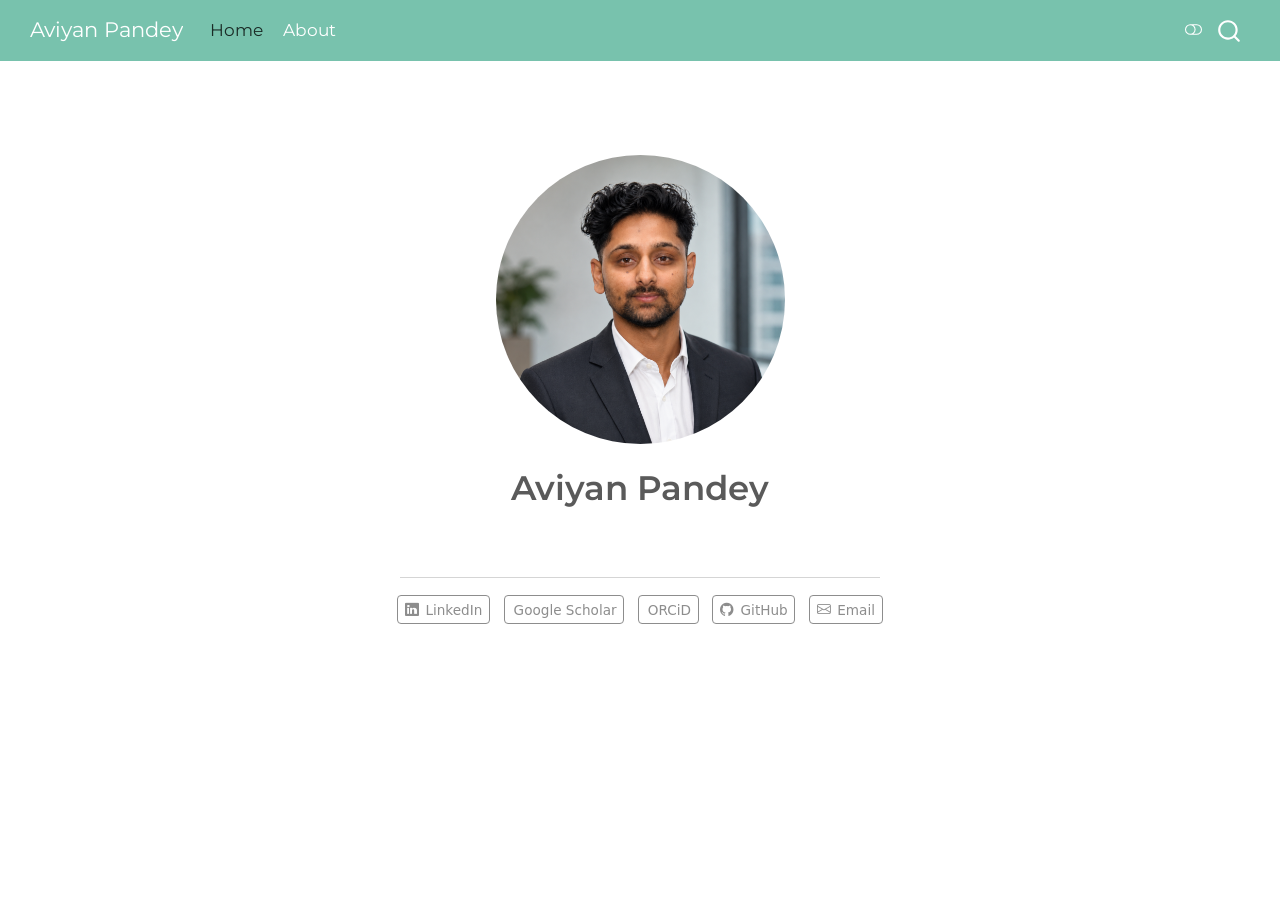
==== docs/index.html @ d9a199e3 "update" ====
<!DOCTYPE html>
<html xmlns="http://www.w3.org/1999/xhtml" lang="en" xml:lang="en"><head>

<meta charset="utf-8">
<meta name="generator" content="quarto-1.10.19">

<meta name="viewport" content="width=device-width, initial-scale=1.0, user-scalable=yes">


<title>Aviyan Pandey</title>
<style>
/* Default styles provided by pandoc.
** See https://pandoc.org/MANUAL.html#variables-for-html for config info.
*/
span.smallcaps{font-variant: small-caps;}
div.columns{display: flex; gap: 1.5em;}
div.column{flex: auto;}
@media screen {
div.columns{gap: min(4vw, 1.5em);}
div.column{overflow-x: auto;}
}
div.hanging-indent{margin-left: 1.5em; text-indent: -1.5em;}
ul.task-list{list-style: none;}
ul.task-list li input[type="checkbox"] {
  width: 0.8em;
  margin: 0 0.8em 0.2em -1em; /* quarto-specific, see https://github.com/quarto-dev/quarto-cli/issues/4556 */ 
  vertical-align: middle;
}
</style>


<script src="site_libs/quarto-nav/quarto-nav.js"></script>
<script src="site_libs/quarto-nav/headroom.min.js"></script>
<script src="site_libs/clipboard/clipboard.min.js"></script>
<script src="site_libs/quarto-search/autocomplete.umd.js"></script>
<script src="site_libs/quarto-search/fuse.min.js"></script>
<script src="site_libs/quarto-search/quarto-search.js"></script>
<meta name="quarto:offset" content="./">
<script src="site_libs/quarto-html/quarto.js" type="module"></script>
<script src="site_libs/quarto-html/tabsets/tabsets.js" type="module"></script>
<script src="site_libs/quarto-html/popper.min.js"></script>
<script src="site_libs/quarto-html/tippy.umd.min.js"></script>
<link href="site_libs/quarto-html/tippy.css" rel="stylesheet">
<link href="site_libs/quarto-html/quarto-syntax-highlighting-bf27225e3a48a9273f3daa8f8e829971.css" rel="stylesheet" class="quarto-color-scheme" id="quarto-text-highlighting-styles">
<link href="site_libs/quarto-html/quarto-syntax-highlighting-dark-b626d73c4c936ccc3cb08be7d45d1df6.css" rel="stylesheet" class="quarto-color-scheme quarto-color-alternate" id="quarto-text-highlighting-styles">
<link href="site_libs/quarto-html/quarto-syntax-highlighting-bf27225e3a48a9273f3daa8f8e829971.css" rel="stylesheet" class="quarto-color-scheme-extra" id="quarto-text-highlighting-styles">
<script src="site_libs/bootstrap/bootstrap.min.js"></script>
<link href="site_libs/bootstrap/bootstrap-icons.css" rel="stylesheet">
<link href="site_libs/bootstrap/bootstrap-0c993683fdd6a26c1aa2f976085b22ef.min.css" rel="stylesheet" append-hash="true" class="quarto-color-scheme" id="quarto-bootstrap" data-mode="light">
<link href="site_libs/bootstrap/bootstrap-dark-dc6595b706c70f9c1be6ead1ee7c2237.min.css" rel="stylesheet" append-hash="true" class="quarto-color-scheme quarto-color-alternate" id="quarto-bootstrap" data-mode="dark">
<link href="site_libs/bootstrap/bootstrap-0c993683fdd6a26c1aa2f976085b22ef.min.css" rel="stylesheet" append-hash="true" class="quarto-color-scheme-extra" id="quarto-bootstrap" data-mode="light">
<script id="quarto-search-options" type="application/json">{
  "location": "navbar",
  "copy-button": false,
  "collapse-after": 3,
  "panel-placement": "end",
  "type": "overlay",
  "limit": 50,
  "keyboard-shortcut": [
    "f",
    "/",
    "s"
  ],
  "show-item-context": false,
  "language": {
    "search-no-results-text": "No results",
    "search-matching-documents-text": "matching documents",
    "search-copy-link-title": "Copy link to search",
    "search-hide-matches-text": "Hide additional matches",
    "search-more-match-text": "more match in this document",
    "search-more-matches-text": "more matches in this document",
    "search-clear-button-title": "Clear",
    "search-text-placeholder": "",
    "search-detached-cancel-button-title": "Cancel",
    "search-submit-button-title": "Submit",
    "search-label": "Search"
  }
}</script>


<link rel="stylesheet" href="styles.css">
</head>

<body class="nav-fixed fullcontent quarto-light"><script id="quarto-html-before-body" type="application/javascript">
    const toggleBodyColorMode = (bsSheetEl) => {
      const mode = bsSheetEl.getAttribute("data-mode");
      const bodyEl = window.document.querySelector("body");
      if (mode === "dark") {
        bodyEl.classList.add("quarto-dark");
        bodyEl.classList.remove("quarto-light");
      } else {
        bodyEl.classList.add("quarto-light");
        bodyEl.classList.remove("quarto-dark");
      }
    }
    const toggleBodyColorPrimary = () => {
      const bsSheetEl = window.document.querySelector("link#quarto-bootstrap:not([rel=disabled-stylesheet])");
      if (bsSheetEl) {
        toggleBodyColorMode(bsSheetEl);
      }
    }
    const setColorSchemeToggle = (alternate) => {
      const toggles = window.document.querySelectorAll('.quarto-color-scheme-toggle');
      for (let i=0; i < toggles.length; i++) {
        const toggle = toggles[i];
        if (toggle) {
          if (alternate) {
            toggle.classList.add("alternate");
          } else {
            toggle.classList.remove("alternate");
          }
        }
      }
    };
    const toggleColorMode = (alternate) => {
      // Switch the stylesheets
      const primaryStylesheets = window.document.querySelectorAll('link.quarto-color-scheme:not(.quarto-color-alternate)');
      const alternateStylesheets = window.document.querySelectorAll('link.quarto-color-scheme.quarto-color-alternate');
      manageTransitions('#quarto-margin-sidebar .nav-link', false);
      if (alternate) {
        // note: dark is layered on light, we don't disable primary!
        enableStylesheet(alternateStylesheets);
        for (const sheetNode of alternateStylesheets) {
          if (sheetNode.id === "quarto-bootstrap") {
            toggleBodyColorMode(sheetNode);
          }
        }
      } else {
        disableStylesheet(alternateStylesheets);
        enableStylesheet(primaryStylesheets)
        toggleBodyColorPrimary();
      }
      manageTransitions('#quarto-margin-sidebar .nav-link', true);
      // Switch the toggles
      setColorSchemeToggle(alternate)
      // Hack to workaround the fact that safari doesn't
      // properly recolor the scrollbar when toggling (#1455)
      if (navigator.userAgent.indexOf('Safari') > 0 && navigator.userAgent.indexOf('Chrome') == -1) {
        manageTransitions("body", false);
        window.scrollTo(0, 1);
        setTimeout(() => {
          window.scrollTo(0, 0);
          manageTransitions("body", true);
        }, 40);
      }
    }
    const disableStylesheet = (stylesheets) => {
      for (let i=0; i < stylesheets.length; i++) {
        const stylesheet = stylesheets[i];
        stylesheet.rel = 'disabled-stylesheet';
      }
    }
    const enableStylesheet = (stylesheets) => {
      for (let i=0; i < stylesheets.length; i++) {
        const stylesheet = stylesheets[i];
        if(stylesheet.rel !== 'stylesheet') { // for Chrome, which will still FOUC without this check
          stylesheet.rel = 'stylesheet';
        }
      }
    }
    const manageTransitions = (selector, allowTransitions) => {
      const els = window.document.querySelectorAll(selector);
      for (let i=0; i < els.length; i++) {
        const el = els[i];
        if (allowTransitions) {
          el.classList.remove('notransition');
        } else {
          el.classList.add('notransition');
        }
      }
    }
    const isFileUrl = () => {
      return window.location.protocol === 'file:';
    }
    const hasAlternateSentinel = () => {
      let styleSentinel = getColorSchemeSentinel();
      if (styleSentinel !== null) {
        return styleSentinel === "alternate";
      } else {
        return false;
      }
    }
    const setStyleSentinel = (alternate) => {
      const value = alternate ? "alternate" : "default";
      if (!isFileUrl()) {
        window.localStorage.setItem("quarto-color-scheme", value);
      } else {
        localAlternateSentinel = value;
      }
    }
    const getColorSchemeSentinel = () => {
      if (!isFileUrl()) {
        const storageValue = window.localStorage.getItem("quarto-color-scheme");
        return storageValue != null ? storageValue : localAlternateSentinel;
      } else {
        return localAlternateSentinel;
      }
    }
    const toggleGiscusIfUsed = (isAlternate, darkModeDefault) => {
      const baseTheme = document.querySelector('#giscus-base-theme')?.value ?? 'light';
      const alternateTheme = document.querySelector('#giscus-alt-theme')?.value ?? 'dark';
      let newTheme = '';
      if(authorPrefersDark) {
        newTheme = isAlternate ? baseTheme : alternateTheme;
      } else {
        newTheme = isAlternate ? alternateTheme : baseTheme;
      }
      const changeGiscusTheme = () => {
        // From: https://github.com/giscus/giscus/issues/336
        const sendMessage = (message) => {
          const iframe = document.querySelector('iframe.giscus-frame');
          if (!iframe) return;
          iframe.contentWindow.postMessage({ giscus: message }, 'https://giscus.app');
        }
        sendMessage({
          setConfig: {
            theme: newTheme
          }
        });
      }
      const isGiscussLoaded = window.document.querySelector('iframe.giscus-frame') !== null;
      if (isGiscussLoaded) {
        changeGiscusTheme();
      }
    };
    const authorPrefersDark = false;
    const darkModeDefault = authorPrefersDark;
      document.querySelector('link#quarto-text-highlighting-styles.quarto-color-scheme-extra').rel = 'disabled-stylesheet';
      document.querySelector('link#quarto-bootstrap.quarto-color-scheme-extra').rel = 'disabled-stylesheet';
    let localAlternateSentinel = darkModeDefault ? 'alternate' : 'default';
    // Dark / light mode switch
    window.quartoToggleColorScheme = () => {
      // Read the current dark / light value
      let toAlternate = !hasAlternateSentinel();
      toggleColorMode(toAlternate);
      setStyleSentinel(toAlternate);
      toggleGiscusIfUsed(toAlternate, darkModeDefault);
      window.dispatchEvent(new Event('resize'));
    };
    // Switch to dark mode if need be
    if (hasAlternateSentinel()) {
      toggleColorMode(true);
    } else {
      toggleColorMode(false);
    }
  </script>

<div id="quarto-search-results"></div>
  <header id="quarto-header" class="headroom fixed-top">
    <nav class="navbar navbar-expand-lg " data-bs-theme="dark">
      <div class="navbar-container container-fluid">
      <div class="navbar-brand-container mx-auto">
    <a class="navbar-brand" href="./index.html">
    <span class="navbar-title">Aviyan Pandey</span>
    </a>
  </div>
            <div id="quarto-search" class="" title="Search"></div>
          <button class="navbar-toggler" type="button" data-bs-toggle="collapse" data-bs-target="#navbarCollapse" aria-controls="navbarCollapse" role="menu" aria-expanded="false" aria-label="Toggle navigation" onclick="if (window.quartoToggleHeadroom) { window.quartoToggleHeadroom(); }">
  <span class="navbar-toggler-icon"></span>
</button>
          <div class="collapse navbar-collapse" id="navbarCollapse">
            <ul class="navbar-nav navbar-nav-scroll me-auto">
  <li class="nav-item">
    <a class="nav-link active" href="./index.html" aria-current="page"> 
<span class="menu-text">Home</span></a>
  </li>  
  <li class="nav-item">
    <a class="nav-link" href="./about.html"> 
<span class="menu-text">About</span></a>
  </li>  
</ul>
          </div> <!-- /navcollapse -->
            <div class="quarto-navbar-tools">
  <a href="" class="quarto-color-scheme-toggle quarto-navigation-tool  px-1" onclick="window.quartoToggleColorScheme(); return false;" title="Toggle dark mode"><i class="bi"></i></a>
</div>
      </div> <!-- /container-fluid -->
    </nav>
</header>
<!-- content -->
<div id="quarto-content" class="quarto-container page-columns page-rows-contents page-layout-article page-navbar">
<!-- sidebar -->
<!-- margin-sidebar -->
    
<!-- main -->
<div class="quarto-about-jolla">
  <img src="Headshot1.png" class="about-image
  round " style="height: 17em; width: 17em;">
 <header id="title-block-header" class="quarto-title-block default">
<div class="quarto-title">
<h1 class="title">Aviyan Pandey</h1>
</div>
<div class="quarto-title-meta">
  </div>
</header><main class="content" id="quarto-document-content">



</main> 
  <hr class="about-sep">
   <div class="about-links">
  <a href="https://www.linkedin.com/in/aviyan-pandey/" class="about-link" rel="" target="_blank">
    <i class="bi bi-linkedin"></i>
     <span class="about-link-text">LinkedIn</span>
  </a>
  <a href="https://scholar.google.com/citations?user=NWmf3jAAAAAJ&amp;hl=en" class="about-link" rel="" target="_blank">
    <i class="bi bi-google-scholar"></i>
     <span class="about-link-text">Google Scholar</span>
  </a>
  <a href="https://orcid.org/0000-0002-7395-9111" class="about-link" rel="" target="_blank">
    <i class="bi bi-orcid"></i>
     <span class="about-link-text">ORCiD</span>
  </a>
  <a href="https://github.com/aviyanpandey" class="about-link" rel="" target="_blank">
    <i class="bi bi-github"></i>
     <span class="about-link-text">GitHub</span>
  </a>
  <a href="mailto:a.pandey@colostate.edu" class="about-link" rel="" target="">
    <i class="bi bi-envelope"></i>
     <span class="about-link-text">Email</span>
  </a>
</div>
</div>
 <!-- /main -->
<script id="quarto-html-after-body" type="application/javascript">
  window.document.addEventListener("DOMContentLoaded", function (event) {
    // Ensure there is a toggle, if there isn't float one in the top right
    if (window.document.querySelector('.quarto-color-scheme-toggle') === null) {
      const a = window.document.createElement('a');
      a.classList.add('top-right');
      a.classList.add('quarto-color-scheme-toggle');
      a.href = "";
      a.onclick = function() { try { window.quartoToggleColorScheme(); } catch {} return false; };
      const i = window.document.createElement("i");
      i.classList.add('bi');
      a.appendChild(i);
      window.document.body.appendChild(a);
    }
    setColorSchemeToggle(hasAlternateSentinel())
    const isCodeAnnotation = (el) => {
      for (const clz of el.classList) {
        if (clz.startsWith('code-annotation-')) {                     
          return true;
        }
      }
      return false;
    }
    const onCopySuccess = function(e) {
      // button target
      const button = e.trigger;
      // don't keep focus
      button.blur();
      // flash "checked"
      button.classList.add('code-copy-button-checked');
      var currentTitle = button.getAttribute("title");
      button.setAttribute("title", "Copied!");
      let tooltip;
      if (window.bootstrap) {
        button.setAttribute("data-bs-toggle", "tooltip");
        button.setAttribute("data-bs-placement", "left");
        button.setAttribute("data-bs-title", "Copied!");
        tooltip = new bootstrap.Tooltip(button, 
          { trigger: "manual", 
            customClass: "code-copy-button-tooltip",
            offset: [0, -8]});
        tooltip.show();    
      }
      setTimeout(function() {
        if (tooltip) {
          tooltip.hide();
          button.removeAttribute("data-bs-title");
          button.removeAttribute("data-bs-toggle");
          button.removeAttribute("data-bs-placement");
        }
        button.setAttribute("title", currentTitle);
        button.classList.remove('code-copy-button-checked');
      }, 1000);
      // clear code selection
      e.clearSelection();
    }
    const getTextToCopy = function(trigger) {
      const outerScaffold = trigger.parentElement.cloneNode(true);
      const codeEl = outerScaffold.querySelector('code');
      for (const childEl of codeEl.children) {
        if (isCodeAnnotation(childEl)) {
          childEl.remove();
        }
      }
      return codeEl.innerText;
    }
    const clipboard = new window.ClipboardJS('.code-copy-button:not([data-in-quarto-modal])', {
      text: getTextToCopy
    });
    clipboard.on('success', onCopySuccess);
    if (window.document.getElementById('quarto-embedded-source-code-modal')) {
      const clipboardModal = new window.ClipboardJS('.code-copy-button[data-in-quarto-modal]', {
        text: getTextToCopy,
        container: window.document.getElementById('quarto-embedded-source-code-modal')
      });
      clipboardModal.on('success', onCopySuccess);
    }
      var localhostRegex = new RegExp(/^(?:http|https):\/\/localhost\:?[0-9]*\//);
      var mailtoRegex = new RegExp(/^mailto:/);
        var filterRegex = new RegExp('/' + window.location.host + '/');
      var isInternal = (href) => {
          return filterRegex.test(href) || localhostRegex.test(href) || mailtoRegex.test(href);
      }
      // Inspect non-navigation links and adorn them if external
     var links = window.document.querySelectorAll('a[href]:not(.nav-link):not(.navbar-brand):not(.toc-action):not(.sidebar-link):not(.sidebar-item-toggle):not(.pagination-link):not(.no-external):not([aria-hidden]):not(.dropdown-item):not(.quarto-navigation-tool):not(.about-link)');
      for (var i=0; i<links.length; i++) {
        const link = links[i];
        if (!isInternal(link.href)) {
          // undo the damage that might have been done by quarto-nav.js in the case of
          // links that we want to consider external
          if (link.dataset.originalHref !== undefined) {
            link.href = link.dataset.originalHref;
          }
        }
      }
    function tippyHover(el, contentFn, onTriggerFn, onUntriggerFn) {
      const config = {
        allowHTML: true,
        maxWidth: 500,
        delay: 100,
        arrow: false,
        appendTo: function(el) {
            return el.parentElement;
        },
        interactive: true,
        interactiveBorder: 10,
        theme: 'quarto',
        placement: 'bottom-start',
      };
      if (contentFn) {
        config.content = contentFn;
      }
      if (onTriggerFn) {
        config.onTrigger = onTriggerFn;
      }
      if (onUntriggerFn) {
        config.onUntrigger = onUntriggerFn;
      }
      window.tippy(el, config); 
    }
    const noterefs = window.document.querySelectorAll('a[role="doc-noteref"]');
    for (var i=0; i<noterefs.length; i++) {
      const ref = noterefs[i];
      tippyHover(ref, function() {
        // use id or data attribute instead here
        let href = ref.getAttribute('data-footnote-href') || ref.getAttribute('href');
        try { href = new URL(href).hash; } catch {}
        const id = href.replace(/^#\/?/, "");
        const note = window.document.getElementById(id);
        if (note) {
          return note.innerHTML;
        } else {
          return "";
        }
      });
    }
    const xrefs = window.document.querySelectorAll('a.quarto-xref');
    const processXRef = (id, note) => {
      // Strip column container classes
      const stripColumnClz = (el) => {
        el.classList.remove("page-full", "page-columns");
        if (el.children) {
          for (const child of el.children) {
            stripColumnClz(child);
          }
        }
      }
      stripColumnClz(note)
      if (id === null || id.startsWith('sec-')) {
        // Special case sections, only their first couple elements
        const container = document.createElement("div");
        if (note.children && note.children.length > 2) {
          container.appendChild(note.children[0].cloneNode(true));
          for (let i = 1; i < note.children.length; i++) {
            const child = note.children[i];
            if (child.tagName === "P" && child.innerText === "") {
              continue;
            } else {
              container.appendChild(child.cloneNode(true));
              break;
            }
          }
          if (window.Quarto?.typesetMath) {
            window.Quarto.typesetMath(container);
          }
          return container.innerHTML
        } else {
          if (window.Quarto?.typesetMath) {
            window.Quarto.typesetMath(note);
          }
          return note.innerHTML;
        }
      } else {
        // Remove any anchor links if they are present
        const anchorLink = note.querySelector('a.anchorjs-link');
        if (anchorLink) {
          anchorLink.remove();
        }
        if (window.Quarto?.typesetMath) {
          window.Quarto.typesetMath(note);
        }
        if (note.classList.contains("callout")) {
          return note.outerHTML;
        } else {
          return note.innerHTML;
        }
      }
    }
    for (var i=0; i<xrefs.length; i++) {
      const xref = xrefs[i];
      tippyHover(xref, undefined, function(instance) {
        instance.disable();
        let url = xref.getAttribute('href');
        let hash = undefined; 
        if (url.startsWith('#')) {
          hash = url;
        } else {
          try { hash = new URL(url).hash; } catch {}
        }
        if (hash) {
          const id = hash.replace(/^#\/?/, "");
          const note = window.document.getElementById(id);
          if (note !== null) {
            try {
              const html = processXRef(id, note.cloneNode(true));
              instance.setContent(html);
            } finally {
              instance.enable();
              instance.show();
            }
          } else {
            // See if we can fetch this
            fetch(url.split('#')[0])
            .then(res => res.text())
            .then(html => {
              const parser = new DOMParser();
              const htmlDoc = parser.parseFromString(html, "text/html");
              const note = htmlDoc.getElementById(id);
              if (note !== null) {
                const html = processXRef(id, note);
                instance.setContent(html);
              } 
            }).finally(() => {
              instance.enable();
              instance.show();
            });
          }
        } else {
          // See if we can fetch a full url (with no hash to target)
          // This is a special case and we should probably do some content thinning / targeting
          fetch(url)
          .then(res => res.text())
          .then(html => {
            const parser = new DOMParser();
            const htmlDoc = parser.parseFromString(html, "text/html");
            const note = htmlDoc.querySelector('main.content');
            if (note !== null) {
              // This should only happen for chapter cross references
              // (since there is no id in the URL)
              // remove the first header
              if (note.children.length > 0 && note.children[0].tagName === "HEADER") {
                note.children[0].remove();
              }
              const html = processXRef(null, note);
              instance.setContent(html);
            } 
          }).finally(() => {
            instance.enable();
            instance.show();
          });
        }
      }, function(instance) {
      });
    }
        let selectedAnnoteEl;
        const selectorForAnnotation = ( cell, annotation) => {
          let cellAttr = 'data-code-cell="' + cell + '"';
          let lineAttr = 'data-code-annotation="' +  annotation + '"';
          const selector = 'span[' + cellAttr + '][' + lineAttr + ']';
          return selector;
        }
        const selectCodeLines = (annoteEl) => {
          const doc = window.document;
          const targetCell = annoteEl.getAttribute("data-target-cell");
          const targetAnnotation = annoteEl.getAttribute("data-target-annotation");
          const annoteSpan = window.document.querySelector(selectorForAnnotation(targetCell, targetAnnotation));
          const lines = annoteSpan.getAttribute("data-code-lines").split(",");
          const lineIds = lines.map((line) => {
            return targetCell + "-" + line;
          })
          let top = null;
          let height = null;
          let parent = null;
          if (lineIds.length > 0) {
              //compute the position of the single el (top and bottom and make a div)
              const el = window.document.getElementById(lineIds[0]);
              top = el.offsetTop;
              height = el.offsetHeight;
              parent = el.parentElement.parentElement;
            if (lineIds.length > 1) {
              const lastEl = window.document.getElementById(lineIds[lineIds.length - 1]);
              const bottom = lastEl.offsetTop + lastEl.offsetHeight;
              height = bottom - top;
            }
            if (top !== null && height !== null && parent !== null) {
              // cook up a div (if necessary) and position it 
              let div = window.document.getElementById("code-annotation-line-highlight");
              if (div === null) {
                div = window.document.createElement("div");
                div.setAttribute("id", "code-annotation-line-highlight");
                div.style.position = 'absolute';
                parent.appendChild(div);
              }
              div.style.top = top - 2 + "px";
              div.style.height = height + 4 + "px";
              div.style.left = 0;
              let gutterDiv = window.document.getElementById("code-annotation-line-highlight-gutter");
              if (gutterDiv === null) {
                gutterDiv = window.document.createElement("div");
                gutterDiv.setAttribute("id", "code-annotation-line-highlight-gutter");
                gutterDiv.style.position = 'absolute';
                const codeCell = window.document.getElementById(targetCell);
                const gutter = codeCell.querySelector('.code-annotation-gutter');
                gutter.appendChild(gutterDiv);
              }
              gutterDiv.style.top = top - 2 + "px";
              gutterDiv.style.height = height + 4 + "px";
            }
            selectedAnnoteEl = annoteEl;
          }
        };
        const unselectCodeLines = () => {
          const elementsIds = ["code-annotation-line-highlight", "code-annotation-line-highlight-gutter"];
          elementsIds.forEach((elId) => {
            const div = window.document.getElementById(elId);
            if (div) {
              div.remove();
            }
          });
          selectedAnnoteEl = undefined;
        };
          // Handle positioning of the toggle
      window.addEventListener(
        "resize",
        throttle(() => {
          elRect = undefined;
          if (selectedAnnoteEl) {
            selectCodeLines(selectedAnnoteEl);
          }
        }, 10)
      );
      function throttle(fn, ms) {
      let throttle = false;
      let timer;
        return (...args) => {
          if(!throttle) { // first call gets through
              fn.apply(this, args);
              throttle = true;
          } else { // all the others get throttled
              if(timer) clearTimeout(timer); // cancel #2
              timer = setTimeout(() => {
                fn.apply(this, args);
                timer = throttle = false;
              }, ms);
          }
        };
      }
        // Attach click handler to the DT
        const annoteDls = window.document.querySelectorAll('dt[data-target-cell]');
        for (const annoteDlNode of annoteDls) {
          annoteDlNode.addEventListener('click', (event) => {
            const clickedEl = event.target;
            if (clickedEl !== selectedAnnoteEl) {
              unselectCodeLines();
              const activeEl = window.document.querySelector('dt[data-target-cell].code-annotation-active');
              if (activeEl) {
                activeEl.classList.remove('code-annotation-active');
              }
              selectCodeLines(clickedEl);
              clickedEl.classList.add('code-annotation-active');
            } else {
              // Unselect the line
              unselectCodeLines();
              clickedEl.classList.remove('code-annotation-active');
            }
          });
        }
    const findCites = (el) => {
      const parentEl = el.parentElement;
      if (parentEl) {
        const cites = parentEl.dataset.cites;
        if (cites) {
          return {
            el,
            cites: cites.split(' ')
          };
        } else {
          return findCites(el.parentElement)
        }
      } else {
        return undefined;
      }
    };
    var bibliorefs = window.document.querySelectorAll('a[role="doc-biblioref"]');
    for (var i=0; i<bibliorefs.length; i++) {
      const ref = bibliorefs[i];
      const citeInfo = findCites(ref);
      if (citeInfo) {
        tippyHover(citeInfo.el, function() {
          var popup = window.document.createElement('div');
          citeInfo.cites.forEach(function(cite) {
            var citeDiv = window.document.createElement('div');
            citeDiv.classList.add('hanging-indent');
            citeDiv.classList.add('csl-entry');
            var biblioDiv = window.document.getElementById('ref-' + cite);
            if (biblioDiv) {
              citeDiv.innerHTML = biblioDiv.innerHTML;
            }
            popup.appendChild(citeDiv);
          });
          return popup.innerHTML;
        });
      }
    }
  });
  </script>
</div> <!-- /content -->




</body></html>
---- docs/site_libs/quarto-html/tippy.css ----
.tippy-box[data-animation=fade][data-state=hidden]{opacity:0}[data-tippy-root]{max-width:calc(100vw - 10px)}.tippy-box{position:relative;background-color:#333;color:#fff;border-radius:4px;font-size:14px;line-height:1.4;white-space:normal;outline:0;transition-property:transform,visibility,opacity}.tippy-box[data-placement^=top]>.tippy-arrow{bottom:0}.tippy-box[data-placement^=top]>.tippy-arrow:before{bottom:-7px;left:0;border-width:8px 8px 0;border-top-color:initial;transform-origin:center top}.tippy-box[data-placement^=bottom]>.tippy-arrow{top:0}.tippy-box[data-placement^=bottom]>.tippy-arrow:before{top:-7px;left:0;border-width:0 8px 8px;border-bottom-color:initial;transform-origin:center bottom}.tippy-box[data-placement^=left]>.tippy-arrow{right:0}.tippy-box[data-placement^=left]>.tippy-arrow:before{border-width:8px 0 8px 8px;border-left-color:initial;right:-7px;transform-origin:center left}.tippy-box[data-placement^=right]>.tippy-arrow{left:0}.tippy-box[data-placement^=right]>.tippy-arrow:before{left:-7px;border-width:8px 8px 8px 0;border-right-color:initial;transform-origin:center right}.tippy-box[data-inertia][data-state=visible]{transition-timing-function:cubic-bezier(.54,1.5,.38,1.11)}.tippy-arrow{width:16px;height:16px;color:#333}.tippy-arrow:before{content:"";position:absolute;border-color:transparent;border-style:solid}.tippy-content{position:relative;padding:5px 9px;z-index:1}
---- docs/site_libs/quarto-html/quarto-syntax-highlighting-bf27225e3a48a9273f3daa8f8e829971.css ----
/* quarto syntax highlight colors */
:root {
  --quarto-hl-ot-color: #003B4F;
  --quarto-hl-at-color: #657422;
  --quarto-hl-ss-color: #20794D;
  --quarto-hl-an-color: #5E5E5E;
  --quarto-hl-fu-color: #4758AB;
  --quarto-hl-st-color: #20794D;
  --quarto-hl-cf-color: #003B4F;
  --quarto-hl-op-color: #5E5E5E;
  --quarto-hl-er-color: #AD0000;
  --quarto-hl-bn-color: #AD0000;
  --quarto-hl-al-color: #AD0000;
  --quarto-hl-va-color: #111111;
  --quarto-hl-bu-color: inherit;
  --quarto-hl-ex-color: inherit;
  --quarto-hl-pp-color: #AD0000;
  --quarto-hl-in-color: #5E5E5E;
  --quarto-hl-vs-color: #20794D;
  --quarto-hl-wa-color: #5E5E5E;
  --quarto-hl-do-color: #5E5E5E;
  --quarto-hl-im-color: #00769E;
  --quarto-hl-ch-color: #20794D;
  --quarto-hl-dt-color: #AD0000;
  --quarto-hl-fl-color: #AD0000;
  --quarto-hl-co-color: #5E5E5E;
  --quarto-hl-cv-color: #5E5E5E;
  --quarto-hl-cn-color: #8f5902;
  --quarto-hl-sc-color: #5E5E5E;
  --quarto-hl-dv-color: #AD0000;
  --quarto-hl-kw-color: #003B4F;
}

/* other quarto variables */
:root {
  --quarto-font-monospace: SFMono-Regular, Menlo, Monaco, Consolas, "Liberation Mono", "Courier New", monospace;
}

/* syntax highlight based on Pandoc's rules */
pre > code.sourceCode > span {
  color: #003B4F;
}

code.sourceCode > span {
  color: #003B4F;
}

div.sourceCode,
div.sourceCode pre.sourceCode {
  color: #003B4F;
}

/* Normal */
code span {
  color: #003B4F;
}

/* Alert */
code span.al {
  color: #AD0000;
  font-style: inherit;
}

/* Annotation */
code span.an {
  color: #5E5E5E;
  font-style: inherit;
}

/* Attribute */
code span.at {
  color: #657422;
  font-style: inherit;
}

/* BaseN */
code span.bn {
  color: #AD0000;
  font-style: inherit;
}

/* BuiltIn */
code span.bu {
  font-style: inherit;
}

/* ControlFlow */
code span.cf {
  color: #003B4F;
  font-weight: bold;
  font-style: inherit;
}

/* Char */
code span.ch {
  color: #20794D;
  font-style: inherit;
}

/* Constant */
code span.cn {
  color: #8f5902;
  font-style: inherit;
}

/* Comment */
code span.co {
  color: #5E5E5E;
  font-style: inherit;
}

/* CommentVar */
code span.cv {
  color: #5E5E5E;
  font-style: italic;
}

/* Documentation */
code span.do {
  color: #5E5E5E;
  font-style: italic;
}

/* DataType */
code span.dt {
  color: #AD0000;
  font-style: inherit;
}

/* DecVal */
code span.dv {
  color: #AD0000;
  font-style: inherit;
}

/* Error */
code span.er {
  color: #AD0000;
  font-style: inherit;
}

/* Extension */
code span.ex {
  font-style: inherit;
}

/* Float */
code span.fl {
  color: #AD0000;
  font-style: inherit;
}

/* Function */
code span.fu {
  color: #4758AB;
  font-style: inherit;
}

/* Import */
code span.im {
  color: #00769E;
  font-style: inherit;
}

/* Information */
code span.in {
  color: #5E5E5E;
  font-style: inherit;
}

/* Keyword */
code span.kw {
  color: #003B4F;
  font-weight: bold;
  font-style: inherit;
}

/* Operator */
code span.op {
  color: #5E5E5E;
  font-style: inherit;
}

/* Other */
code span.ot {
  color: #003B4F;
  font-style: inherit;
}

/* Preprocessor */
code span.pp {
  color: #AD0000;
  font-style: inherit;
}

/* SpecialChar */
code span.sc {
  color: #5E5E5E;
  font-style: inherit;
}

/* SpecialString */
code span.ss {
  color: #20794D;
  font-style: inherit;
}

/* String */
code span.st {
  color: #20794D;
  font-style: inherit;
}

/* Variable */
code span.va {
  color: #111111;
  font-style: inherit;
}

/* VerbatimString */
code span.vs {
  color: #20794D;
  font-style: inherit;
}

/* Warning */
code span.wa {
  color: #5E5E5E;
  font-style: italic;
}

.prevent-inlining {
  content: "</";
}

/*# sourceMappingURL=8be38f48d34c45af72792cbd699585e7.css.map */
---- docs/site_libs/quarto-html/quarto-syntax-highlighting-dark-b626d73c4c936ccc3cb08be7d45d1df6.css ----
/* quarto syntax highlight colors */
:root {
  --quarto-hl-al-color: #f07178;
  --quarto-hl-an-color: #d4d0ab;
  --quarto-hl-at-color: #00e0e0;
  --quarto-hl-bn-color: #d4d0ab;
  --quarto-hl-bu-color: #abe338;
  --quarto-hl-ch-color: #abe338;
  --quarto-hl-co-color: #f8f8f2;
  --quarto-hl-cv-color: #ffd700;
  --quarto-hl-cn-color: #ffd700;
  --quarto-hl-cf-color: #ffa07a;
  --quarto-hl-dt-color: #ffa07a;
  --quarto-hl-dv-color: #d4d0ab;
  --quarto-hl-do-color: #f8f8f2;
  --quarto-hl-er-color: #f07178;
  --quarto-hl-ex-color: #00e0e0;
  --quarto-hl-fl-color: #d4d0ab;
  --quarto-hl-fu-color: #ffa07a;
  --quarto-hl-im-color: #abe338;
  --quarto-hl-in-color: #d4d0ab;
  --quarto-hl-kw-color: #ffa07a;
  --quarto-hl-op-color: #ffa07a;
  --quarto-hl-ot-color: #00e0e0;
  --quarto-hl-pp-color: #dcc6e0;
  --quarto-hl-re-color: #00e0e0;
  --quarto-hl-sc-color: #abe338;
  --quarto-hl-ss-color: #abe338;
  --quarto-hl-st-color: #abe338;
  --quarto-hl-va-color: #00e0e0;
  --quarto-hl-vs-color: #abe338;
  --quarto-hl-wa-color: #dcc6e0;
}

/* other quarto variables */
:root {
  --quarto-font-monospace: SFMono-Regular, Menlo, Monaco, Consolas, "Liberation Mono", "Courier New", monospace;
}

/* syntax highlight based on Pandoc's rules */
pre > code.sourceCode > span {
  color: #f8f8f2;
}

code.sourceCode > span {
  color: #f8f8f2;
}

div.sourceCode,
div.sourceCode pre.sourceCode {
  color: #f8f8f2;
}

/* Normal */
code span {
  color: #f8f8f2;
}

/* Alert */
code span.al {
  color: #f07178;
}

/* Annotation */
code span.an {
  color: #d4d0ab;
}

/* Attribute */
code span.at {
  color: #00e0e0;
}

/* BaseN */
code span.bn {
  color: #d4d0ab;
}

/* BuiltIn */
code span.bu {
  color: #abe338;
}

/* ControlFlow */
code span.cf {
  font-weight: bold;
  color: #ffa07a;
}

/* Char */
code span.ch {
  color: #abe338;
}

/* Constant */
code span.cn {
  color: #ffd700;
}

/* Comment */
code span.co {
  font-style: italic;
  color: #f8f8f2;
}

/* CommentVar */
code span.cv {
  color: #ffd700;
}

/* Documentation */
code span.do {
  color: #f8f8f2;
}

/* DataType */
code span.dt {
  color: #ffa07a;
}

/* DecVal */
code span.dv {
  color: #d4d0ab;
}

/* Error */
code span.er {
  color: #f07178;
  text-decoration: underline;
}

/* Extension */
code span.ex {
  font-weight: bold;
  color: #00e0e0;
}

/* Float */
code span.fl {
  color: #d4d0ab;
}

/* Function */
code span.fu {
  color: #ffa07a;
}

/* Import */
code span.im {
  color: #abe338;
}

/* Information */
code span.in {
  color: #d4d0ab;
}

/* Keyword */
code span.kw {
  font-weight: bold;
  color: #ffa07a;
}

/* Operator */
code span.op {
  color: #ffa07a;
}

/* Other */
code span.ot {
  color: #00e0e0;
}

/* Preprocessor */
code span.pp {
  color: #dcc6e0;
}

/* RegionMarker */
code span.re {
  background-color: #f8f8f2;
  color: #00e0e0;
}

/* SpecialChar */
code span.sc {
  color: #abe338;
}

/* SpecialString */
code span.ss {
  color: #abe338;
}

/* String */
code span.st {
  color: #abe338;
}

/* Variable */
code span.va {
  color: #00e0e0;
}

/* VerbatimString */
code span.vs {
  color: #abe338;
}

/* Warning */
code span.wa {
  color: #dcc6e0;
}

.prevent-inlining {
  content: "</";
}

/*# sourceMappingURL=a269c63e8167c3ae395728e86feb0848.css.map */
---- docs/site_libs/quarto-html/quarto-syntax-highlighting-bf27225e3a48a9273f3daa8f8e829971.css ----
/* quarto syntax highlight colors */
:root {
  --quarto-hl-ot-color: #003B4F;
  --quarto-hl-at-color: #657422;
  --quarto-hl-ss-color: #20794D;
  --quarto-hl-an-color: #5E5E5E;
  --quarto-hl-fu-color: #4758AB;
  --quarto-hl-st-color: #20794D;
  --quarto-hl-cf-color: #003B4F;
  --quarto-hl-op-color: #5E5E5E;
  --quarto-hl-er-color: #AD0000;
  --quarto-hl-bn-color: #AD0000;
  --quarto-hl-al-color: #AD0000;
  --quarto-hl-va-color: #111111;
  --quarto-hl-bu-color: inherit;
  --quarto-hl-ex-color: inherit;
  --quarto-hl-pp-color: #AD0000;
  --quarto-hl-in-color: #5E5E5E;
  --quarto-hl-vs-color: #20794D;
  --quarto-hl-wa-color: #5E5E5E;
  --quarto-hl-do-color: #5E5E5E;
  --quarto-hl-im-color: #00769E;
  --quarto-hl-ch-color: #20794D;
  --quarto-hl-dt-color: #AD0000;
  --quarto-hl-fl-color: #AD0000;
  --quarto-hl-co-color: #5E5E5E;
  --quarto-hl-cv-color: #5E5E5E;
  --quarto-hl-cn-color: #8f5902;
  --quarto-hl-sc-color: #5E5E5E;
  --quarto-hl-dv-color: #AD0000;
  --quarto-hl-kw-color: #003B4F;
}

/* other quarto variables */
:root {
  --quarto-font-monospace: SFMono-Regular, Menlo, Monaco, Consolas, "Liberation Mono", "Courier New", monospace;
}

/* syntax highlight based on Pandoc's rules */
pre > code.sourceCode > span {
  color: #003B4F;
}

code.sourceCode > span {
  color: #003B4F;
}

div.sourceCode,
div.sourceCode pre.sourceCode {
  color: #003B4F;
}

/* Normal */
code span {
  color: #003B4F;
}

/* Alert */
code span.al {
  color: #AD0000;
  font-style: inherit;
}

/* Annotation */
code span.an {
  color: #5E5E5E;
  font-style: inherit;
}

/* Attribute */
code span.at {
  color: #657422;
  font-style: inherit;
}

/* BaseN */
code span.bn {
  color: #AD0000;
  font-style: inherit;
}

/* BuiltIn */
code span.bu {
  font-style: inherit;
}

/* ControlFlow */
code span.cf {
  color: #003B4F;
  font-weight: bold;
  font-style: inherit;
}

/* Char */
code span.ch {
  color: #20794D;
  font-style: inherit;
}

/* Constant */
code span.cn {
  color: #8f5902;
  font-style: inherit;
}

/* Comment */
code span.co {
  color: #5E5E5E;
  font-style: inherit;
}

/* CommentVar */
code span.cv {
  color: #5E5E5E;
  font-style: italic;
}

/* Documentation */
code span.do {
  color: #5E5E5E;
  font-style: italic;
}

/* DataType */
code span.dt {
  color: #AD0000;
  font-style: inherit;
}

/* DecVal */
code span.dv {
  color: #AD0000;
  font-style: inherit;
}

/* Error */
code span.er {
  color: #AD0000;
  font-style: inherit;
}

/* Extension */
code span.ex {
  font-style: inherit;
}

/* Float */
code span.fl {
  color: #AD0000;
  font-style: inherit;
}

/* Function */
code span.fu {
  color: #4758AB;
  font-style: inherit;
}

/* Import */
code span.im {
  color: #00769E;
  font-style: inherit;
}

/* Information */
code span.in {
  color: #5E5E5E;
  font-style: inherit;
}

/* Keyword */
code span.kw {
  color: #003B4F;
  font-weight: bold;
  font-style: inherit;
}

/* Operator */
code span.op {
  color: #5E5E5E;
  font-style: inherit;
}

/* Other */
code span.ot {
  color: #003B4F;
  font-style: inherit;
}

/* Preprocessor */
code span.pp {
  color: #AD0000;
  font-style: inherit;
}

/* SpecialChar */
code span.sc {
  color: #5E5E5E;
  font-style: inherit;
}

/* SpecialString */
code span.ss {
  color: #20794D;
  font-style: inherit;
}

/* String */
code span.st {
  color: #20794D;
  font-style: inherit;
}

/* Variable */
code span.va {
  color: #111111;
  font-style: inherit;
}

/* VerbatimString */
code span.vs {
  color: #20794D;
  font-style: inherit;
}

/* Warning */
code span.wa {
  color: #5E5E5E;
  font-style: italic;
}

.prevent-inlining {
  content: "</";
}

/*# sourceMappingURL=8be38f48d34c45af72792cbd699585e7.css.map */
---- docs/styles.css ----
/* css styles */
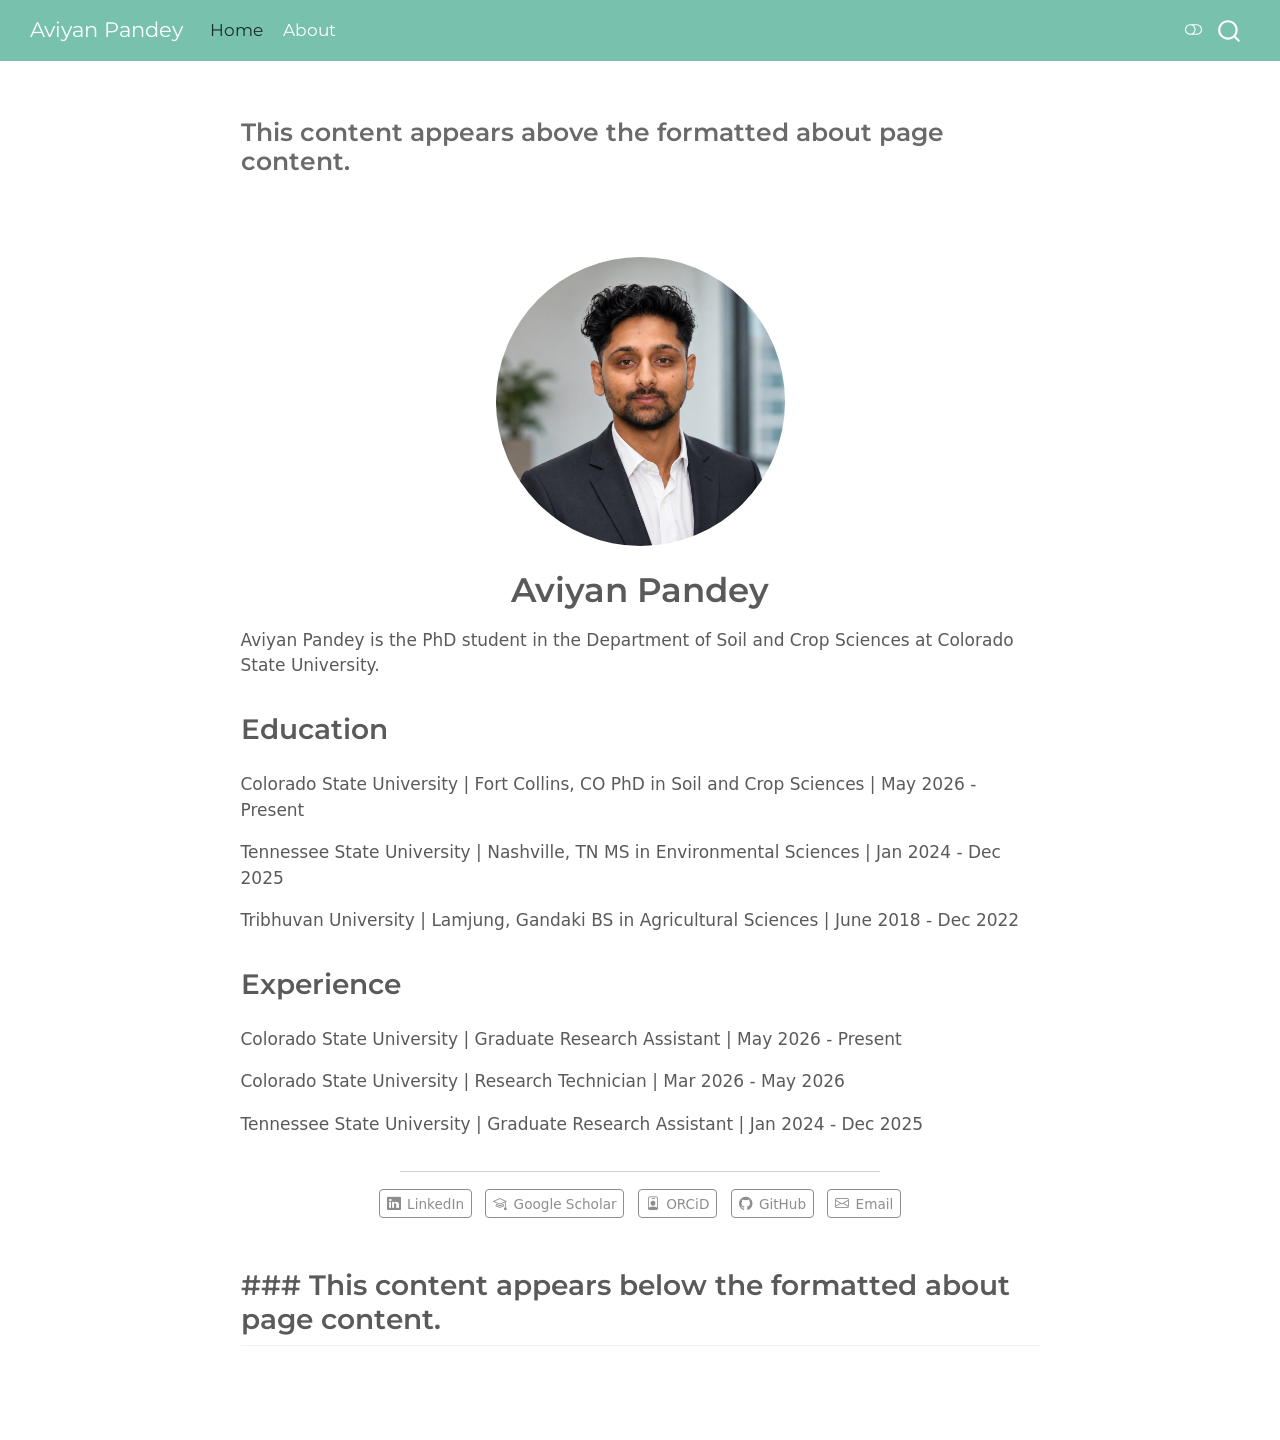
==== commit 49a215b7: "update" ====
--- a/docs/index.html
+++ b/docs/index.html
@@ -282,6 +282,14 @@
 <!-- margin-sidebar -->
     
 <!-- main -->
+<main class="content" id="quarto-document-content">
+
+
+
+
+
+<section id="this-content-appears-above-the-formatted-about-page-content." class="level3">
+<h3>This content appears above the formatted about page content.</h3>
 <div class="quarto-about-jolla">
   <img src="Headshot1.png" class="about-image
   round " style="height: 17em; width: 17em;">
@@ -291,11 +299,21 @@
 </div>
 <div class="quarto-title-meta">
   </div>
-</header><main class="content" id="quarto-document-content">
-
-
-
-</main> 
+</header><div id="hero-heading">
+<p>Aviyan Pandey is the PhD student in the Department of Soil and Crop Sciences at Colorado State University.</p>
+<section id="education" class="level2">
+<h2 data-anchor-id="education">Education</h2>
+<p>Colorado State University | Fort Collins, CO PhD in Soil and Crop Sciences | May 2026 - Present</p>
+<p>Tennessee State University | Nashville, TN MS in Environmental Sciences | Jan 2024 - Dec 2025</p>
+<p>Tribhuvan University | Lamjung, Gandaki BS in Agricultural Sciences | June 2018 - Dec 2022</p>
+</section>
+<section id="experience" class="level2">
+<h2 data-anchor-id="experience">Experience</h2>
+<p>Colorado State University | Graduate Research Assistant | May 2026 - Present</p>
+<p>Colorado State University | Research Technician | Mar 2026 - May 2026</p>
+<p>Tennessee State University | Graduate Research Assistant | Jan 2024 - Dec 2025</p>
+</section>
+</div> 
   <hr class="about-sep">
    <div class="about-links">
   <a href="https://www.linkedin.com/in/aviyan-pandey/" class="about-link" rel="" target="_blank">
@@ -303,11 +321,11 @@
      <span class="about-link-text">LinkedIn</span>
   </a>
   <a href="https://scholar.google.com/citations?user=NWmf3jAAAAAJ&amp;hl=en" class="about-link" rel="" target="_blank">
-    <i class="bi bi-google-scholar"></i>
+    <i class="bi bi-mortarboard"></i>
      <span class="about-link-text">Google Scholar</span>
   </a>
   <a href="https://orcid.org/0000-0002-7395-9111" class="about-link" rel="" target="_blank">
-    <i class="bi bi-orcid"></i>
+    <i class="bi bi-person-badge"></i>
      <span class="about-link-text">ORCiD</span>
   </a>
   <a href="https://github.com/aviyanpandey" class="about-link" rel="" target="_blank">
@@ -320,7 +338,16 @@
   </a>
 </div>
 </div>
- <!-- /main -->
+
+</section>
+<section id="this-content-appears-below-the-formatted-about-page-content." class="level2">
+<h2 data-anchor-id="this-content-appears-below-the-formatted-about-page-content.">### This content appears below the formatted about page content.</h2>
+
+
+
+</section>
+
+</main> <!-- /main -->
 <script id="quarto-html-after-body" type="application/javascript">
   window.document.addEventListener("DOMContentLoaded", function (event) {
     // Ensure there is a toggle, if there isn't float one in the top right
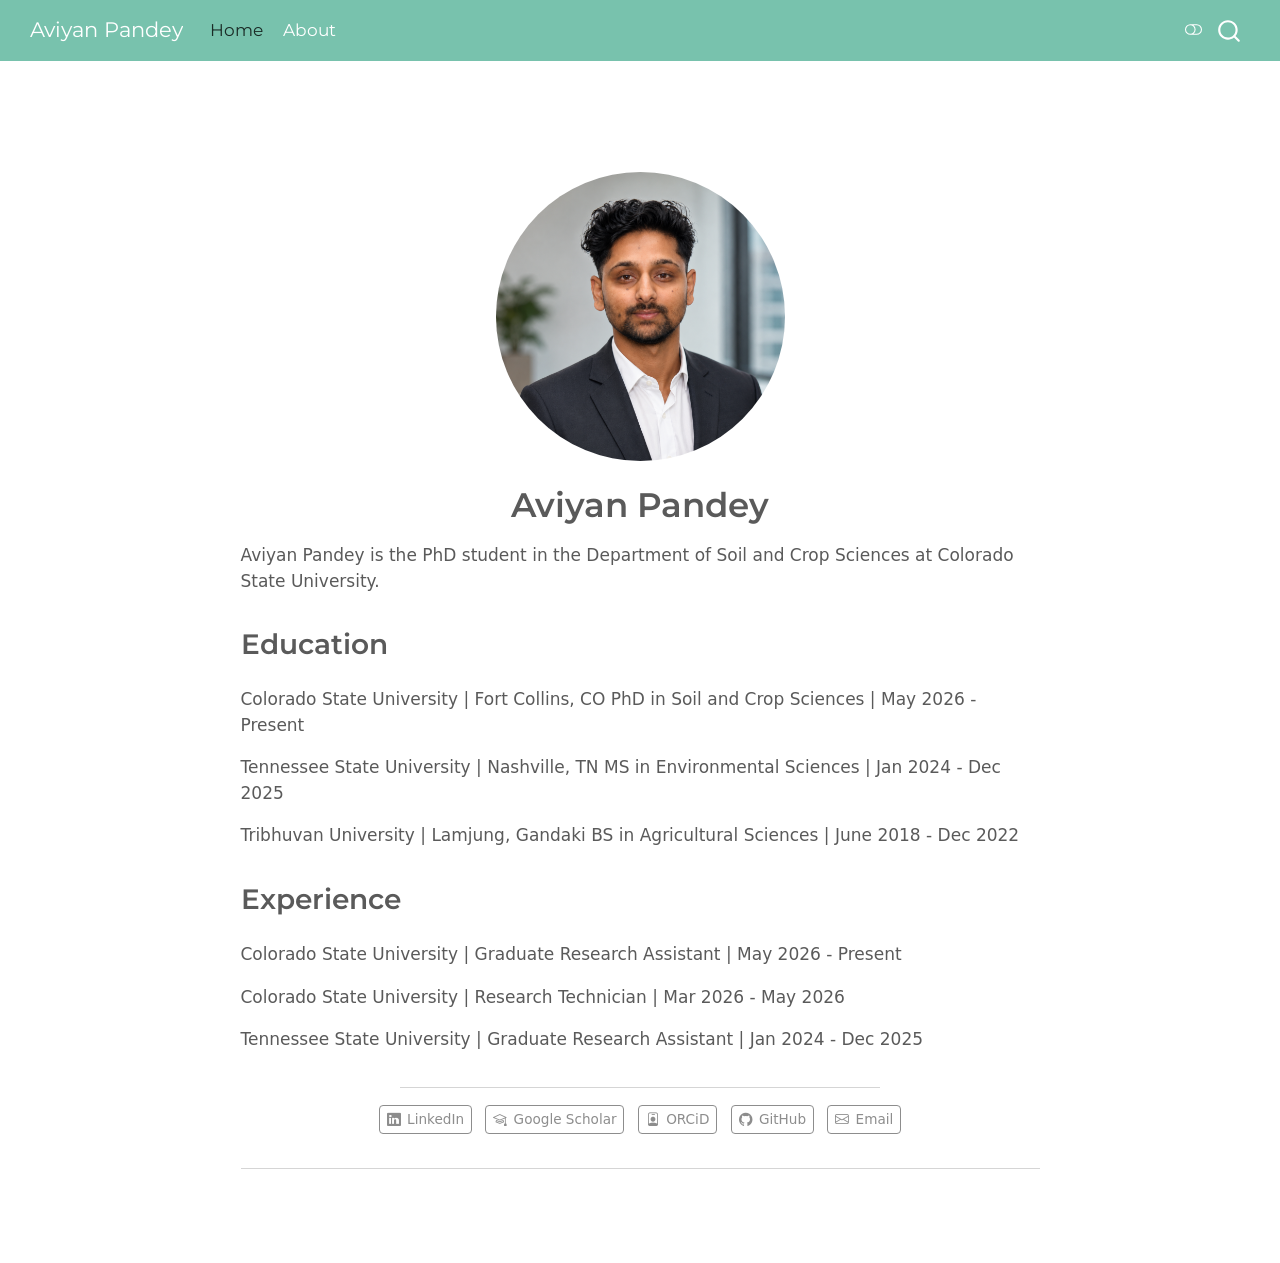
==== commit 8921d727: "update" ====
--- a/docs/index.html
+++ b/docs/index.html
@@ -288,8 +288,6 @@
 
 
 
-<section id="this-content-appears-above-the-formatted-about-page-content." class="level3">
-<h3>This content appears above the formatted about page content.</h3>
 <div class="quarto-about-jolla">
   <img src="Headshot1.png" class="about-image
   round " style="height: 17em; width: 17em;">
@@ -339,13 +337,10 @@
 </div>
 </div>
 
-</section>
-<section id="this-content-appears-below-the-formatted-about-page-content." class="level2">
-<h2 data-anchor-id="this-content-appears-below-the-formatted-about-page-content.">### This content appears below the formatted about page content.</h2>
-
-
-
-</section>
+<hr>
+
+
+
 
 </main> <!-- /main -->
 <script id="quarto-html-after-body" type="application/javascript">
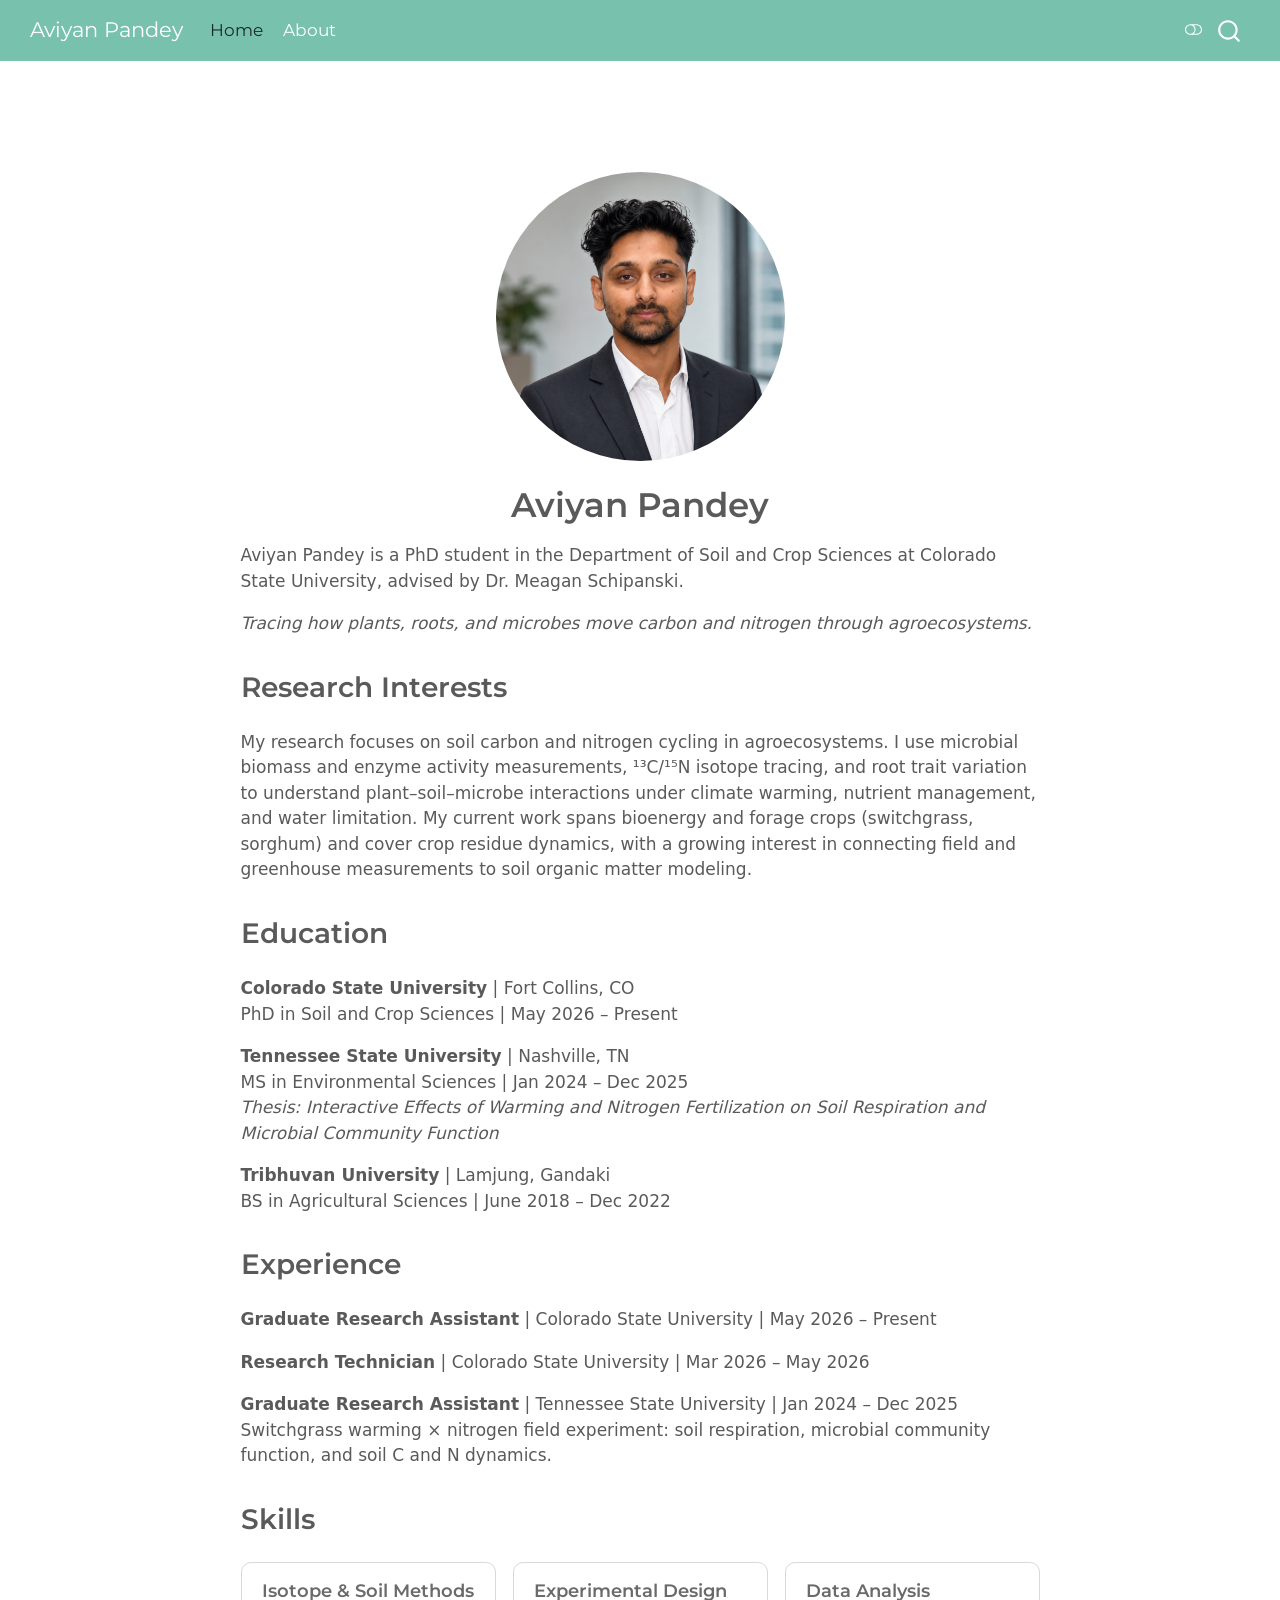
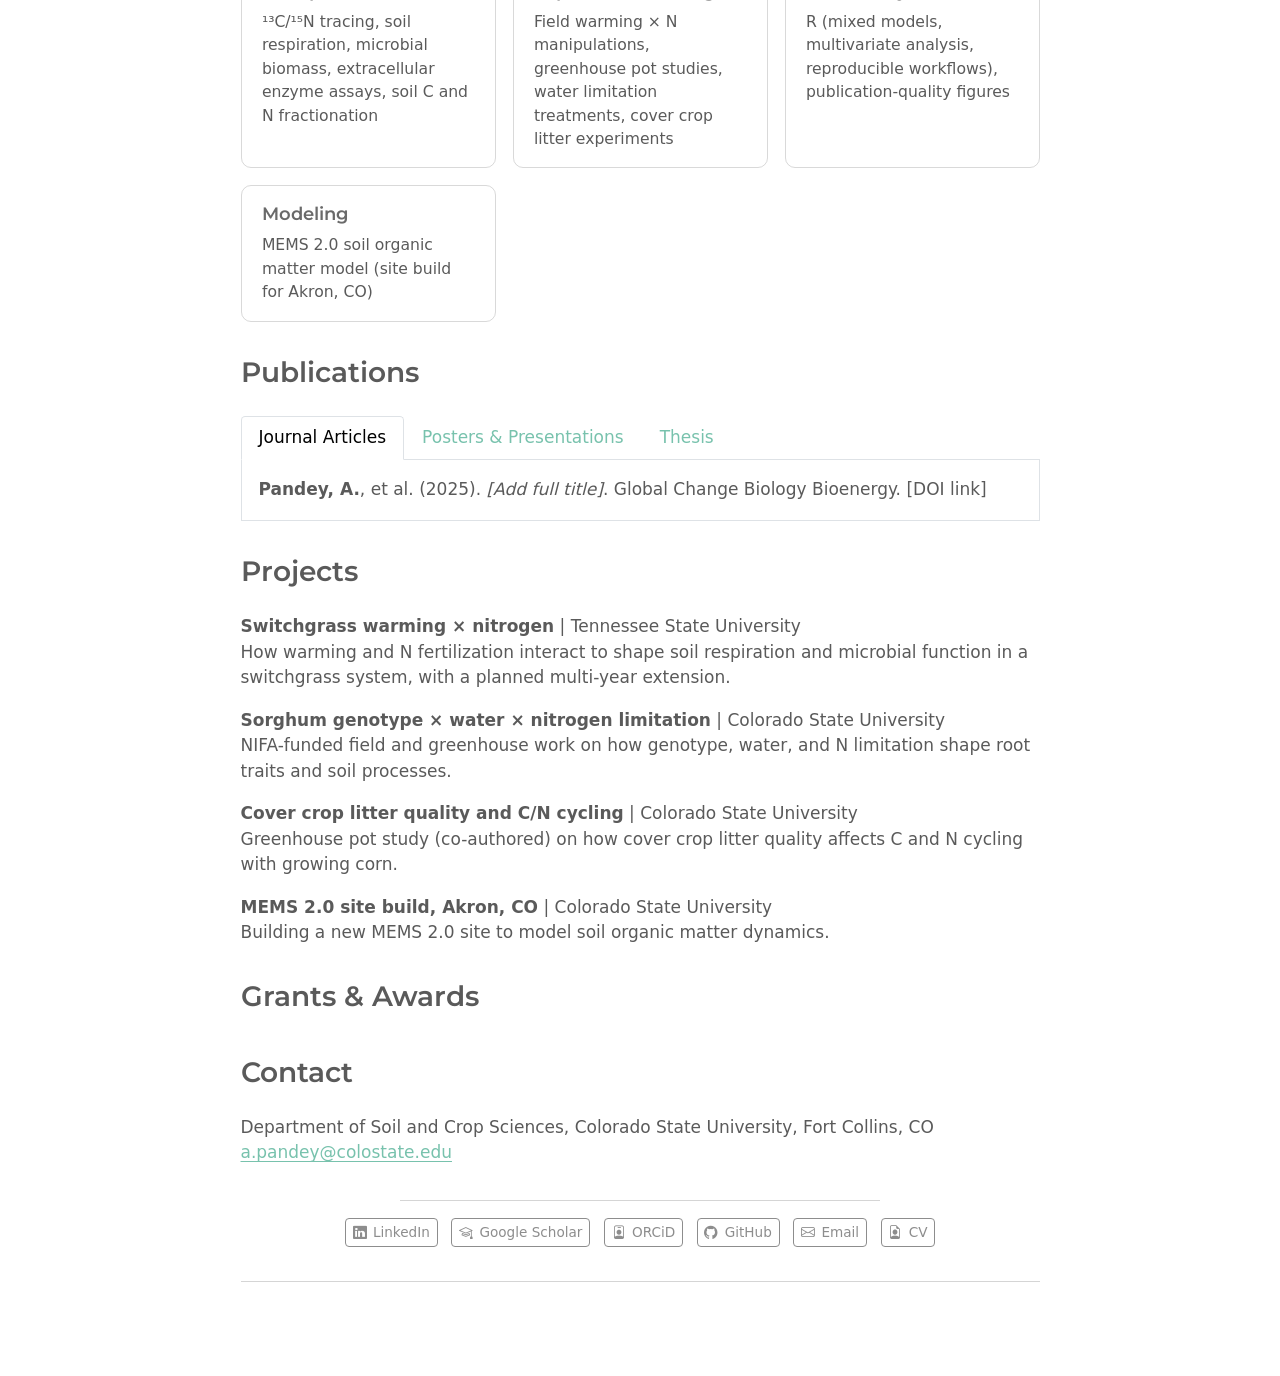
==== commit 2b3f0ec9: "update" ====
--- a/docs/index.html
+++ b/docs/index.html
@@ -78,7 +78,7 @@
 }</script>
 
 
-<link rel="stylesheet" href="styles.css">
+<link rel="stylesheet" href="custom.css">
 </head>
 
 <body class="nav-fixed fullcontent quarto-light"><script id="quarto-html-before-body" type="application/javascript">
@@ -298,18 +298,88 @@
 <div class="quarto-title-meta">
   </div>
 </header><div id="hero-heading">
-<p>Aviyan Pandey is the PhD student in the Department of Soil and Crop Sciences at Colorado State University.</p>
+<p>Aviyan Pandey is a PhD student in the Department of Soil and Crop Sciences at Colorado State University, advised by Dr.&nbsp;Meagan Schipanski.</p>
+<p><em>Tracing how plants, roots, and microbes move carbon and nitrogen through agroecosystems.</em></p>
+<section id="research-interests" class="level2">
+<h2 data-anchor-id="research-interests">Research Interests</h2>
+<p>My research focuses on soil carbon and nitrogen cycling in agroecosystems. I use microbial biomass and enzyme activity measurements, ¹³C/¹⁵N isotope tracing, and root trait variation to understand plant–soil–microbe interactions under climate warming, nutrient management, and water limitation. My current work spans bioenergy and forage crops (switchgrass, sorghum) and cover crop residue dynamics, with a growing interest in connecting field and greenhouse measurements to soil organic matter modeling.</p>
+</section>
 <section id="education" class="level2">
 <h2 data-anchor-id="education">Education</h2>
-<p>Colorado State University | Fort Collins, CO PhD in Soil and Crop Sciences | May 2026 - Present</p>
-<p>Tennessee State University | Nashville, TN MS in Environmental Sciences | Jan 2024 - Dec 2025</p>
-<p>Tribhuvan University | Lamjung, Gandaki BS in Agricultural Sciences | June 2018 - Dec 2022</p>
+<p><strong>Colorado State University</strong> | Fort Collins, CO<br>
+PhD in Soil and Crop Sciences | May 2026 – Present</p>
+<p><strong>Tennessee State University</strong> | Nashville, TN<br>
+MS in Environmental Sciences | Jan 2024 – Dec 2025<br>
+<em>Thesis: Interactive Effects of Warming and Nitrogen Fertilization on Soil Respiration and Microbial Community Function</em></p>
+<p><strong>Tribhuvan University</strong> | Lamjung, Gandaki<br>
+BS in Agricultural Sciences | June 2018 – Dec 2022</p>
 </section>
 <section id="experience" class="level2">
 <h2 data-anchor-id="experience">Experience</h2>
-<p>Colorado State University | Graduate Research Assistant | May 2026 - Present</p>
-<p>Colorado State University | Research Technician | Mar 2026 - May 2026</p>
-<p>Tennessee State University | Graduate Research Assistant | Jan 2024 - Dec 2025</p>
+<p><strong>Graduate Research Assistant</strong> | Colorado State University | May 2026 – Present<br>
+<!-- TODO: one line on the NIFA sorghum genotype × water × N project --></p>
+<p><strong>Research Technician</strong> | Colorado State University | Mar 2026 – May 2026<br>
+<!-- TODO: one line on what you worked on --></p>
+<p><strong>Graduate Research Assistant</strong> | Tennessee State University | Jan 2024 – Dec 2025<br>
+Switchgrass warming × nitrogen field experiment: soil respiration, microbial community function, and soil C and N dynamics.</p>
+</section>
+<section id="skills" class="level2">
+<h2 data-anchor-id="skills">Skills</h2>
+<div class="skills-grid">
+<section id="isotope-soil-methods" class="level3 skill-card">
+<h3 data-anchor-id="isotope-soil-methods">Isotope &amp; Soil Methods</h3>
+<p>¹³C/¹⁵N tracing, soil respiration, microbial biomass, extracellular enzyme assays, soil C and N fractionation</p>
+</section>
+<section id="experimental-design" class="level3 skill-card">
+<h3 data-anchor-id="experimental-design">Experimental Design</h3>
+<p>Field warming × N manipulations, greenhouse pot studies, water limitation treatments, cover crop litter experiments</p>
+</section>
+<section id="data-analysis" class="level3 skill-card">
+<h3 data-anchor-id="data-analysis">Data Analysis</h3>
+<p>R (mixed models, multivariate analysis, reproducible workflows), publication-quality figures</p>
+</section>
+<section id="modeling" class="level3 skill-card">
+<h3 data-anchor-id="modeling">Modeling</h3>
+<p>MEMS 2.0 soil organic matter model (site build for Akron, CO)</p>
+</section>
+</div>
+</section>
+<section id="publications" class="level2">
+<h2 data-anchor-id="publications">Publications</h2>
+<div class="tabset-margin-container"></div><div class="panel-tabset">
+<ul class="nav nav-tabs" role="tablist"><li class="nav-item" role="presentation"><a class="nav-link active" id="tabset-1-1-tab" data-bs-toggle="tab" data-bs-target="#tabset-1-1" role="tab" aria-controls="tabset-1-1" aria-selected="true" href="">Journal Articles</a></li><li class="nav-item" role="presentation"><a class="nav-link" id="tabset-1-2-tab" data-bs-toggle="tab" data-bs-target="#tabset-1-2" role="tab" aria-controls="tabset-1-2" aria-selected="false" href="">Posters &amp; Presentations</a></li><li class="nav-item" role="presentation"><a class="nav-link" id="tabset-1-3-tab" data-bs-toggle="tab" data-bs-target="#tabset-1-3" role="tab" aria-controls="tabset-1-3" aria-selected="false" href="">Thesis</a></li></ul>
+<div class="tab-content">
+<div id="tabset-1-1" class="tab-pane active" role="tabpanel" aria-labelledby="tabset-1-1-tab">
+<p><strong>Pandey, A.</strong>, et al.&nbsp;(2025). <em>[Add full title]</em>. Global Change Biology Bioenergy. [DOI link]</p>
+</div>
+<div id="tabset-1-2" class="tab-pane" role="tabpanel" aria-labelledby="tabset-1-2-tab">
+<!-- TODO: add conference, location, year, title, poster PDF link -->
+</div>
+<div id="tabset-1-3" class="tab-pane" role="tabpanel" aria-labelledby="tabset-1-3-tab">
+<p><strong>Pandey, A.</strong> (2025). <em>Interactive Effects of Warming and Nitrogen Fertilization on Soil Respiration and Microbial Community Function</em>. MS Thesis, Tennessee State University. <a href="https://digitalscholarship.tnstate.edu/alumni-etd/324">View thesis</a></p>
+</div>
+</div>
+</div>
+</section>
+<section id="projects" class="level2">
+<h2 data-anchor-id="projects">Projects</h2>
+<p><strong>Switchgrass warming × nitrogen</strong> | Tennessee State University<br>
+How warming and N fertilization interact to shape soil respiration and microbial function in a switchgrass system, with a planned multi-year extension.</p>
+<p><strong>Sorghum genotype × water × nitrogen limitation</strong> | Colorado State University<br>
+NIFA-funded field and greenhouse work on how genotype, water, and N limitation shape root traits and soil processes.</p>
+<p><strong>Cover crop litter quality and C/N cycling</strong> | Colorado State University<br>
+Greenhouse pot study (co-authored) on how cover crop litter quality affects C and N cycling with growing corn.</p>
+<p><strong>MEMS 2.0 site build, Akron, CO</strong> | Colorado State University<br>
+Building a new MEMS 2.0 site to model soil organic matter dynamics.</p>
+</section>
+<section id="grants-awards" class="level2">
+<h2 data-anchor-id="grants-awards">Grants &amp; Awards</h2>
+<!-- TODO: add funding, scholarships, poster awards -->
+</section>
+<section id="contact" class="level2">
+<h2 data-anchor-id="contact">Contact</h2>
+<p>Department of Soil and Crop Sciences, Colorado State University, Fort Collins, CO<br>
+<a href="mailto:a.pandey@colostate.edu">a.pandey@colostate.edu</a></p>
 </section>
 </div> 
   <hr class="about-sep">
@@ -333,6 +403,10 @@
   <a href="mailto:a.pandey@colostate.edu" class="about-link" rel="" target="">
     <i class="bi bi-envelope"></i>
      <span class="about-link-text">Email</span>
+  </a>
+  <a href="/assets/CV_AviyanPandey.pdf" class="about-link" rel="" target="_blank">
+    <i class="bi bi-file-earmark-person"></i>
+     <span class="about-link-text">CV</span>
   </a>
 </div>
 </div>
--- a/docs/custom.css
+++ b/docs/custom.css
@@ -0,0 +1,22 @@
+.skills-grid {
+  display: grid;
+  grid-template-columns: repeat(auto-fit, minmax(240px, 1fr));
+  gap: 1rem;
+  margin: 1rem 0 2rem;
+}
+
+.skill-card {
+  border: 1px solid rgba(128, 128, 128, 0.3);
+  border-radius: 10px;
+  padding: 1rem 1.2rem;
+}
+
+.skill-card h3 {
+  margin-top: 0;
+  font-size: 1.05rem;
+}
+
+.skill-card p {
+  margin-bottom: 0;
+  font-size: 0.92rem;
+}
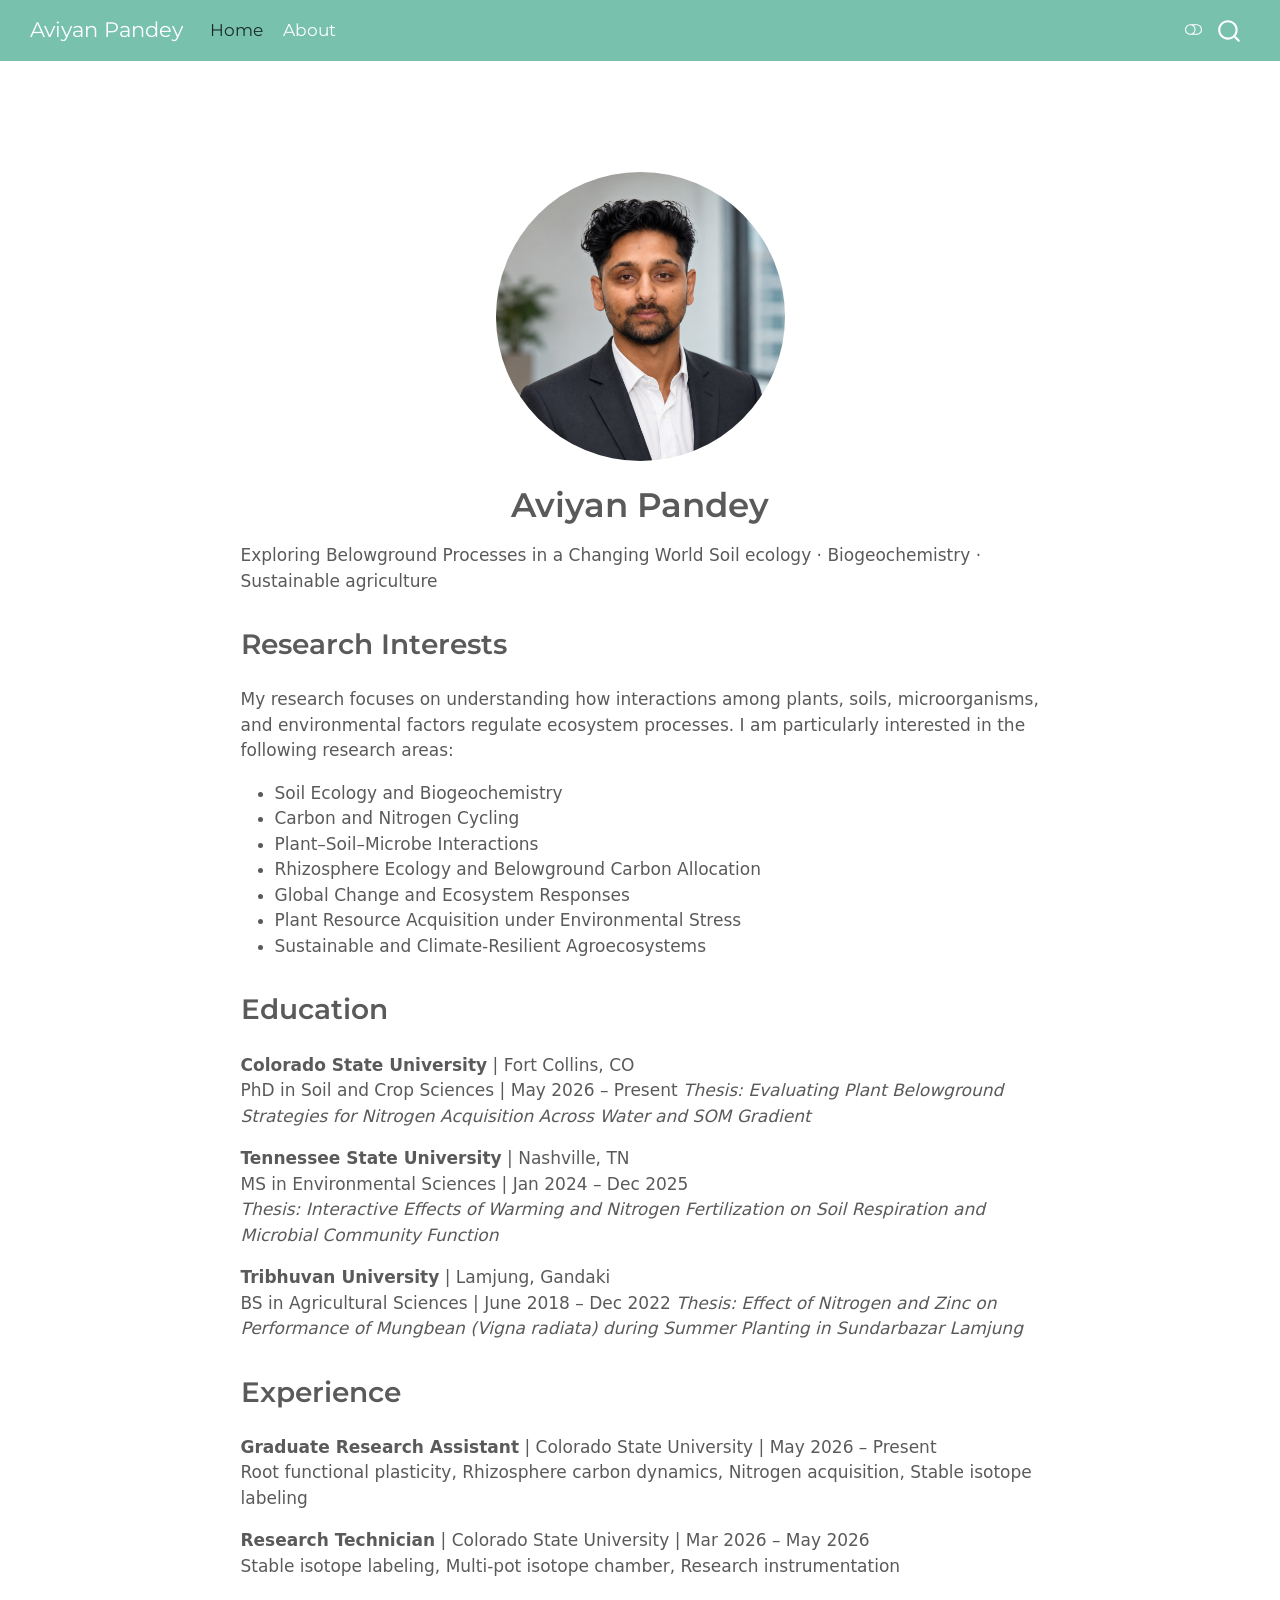
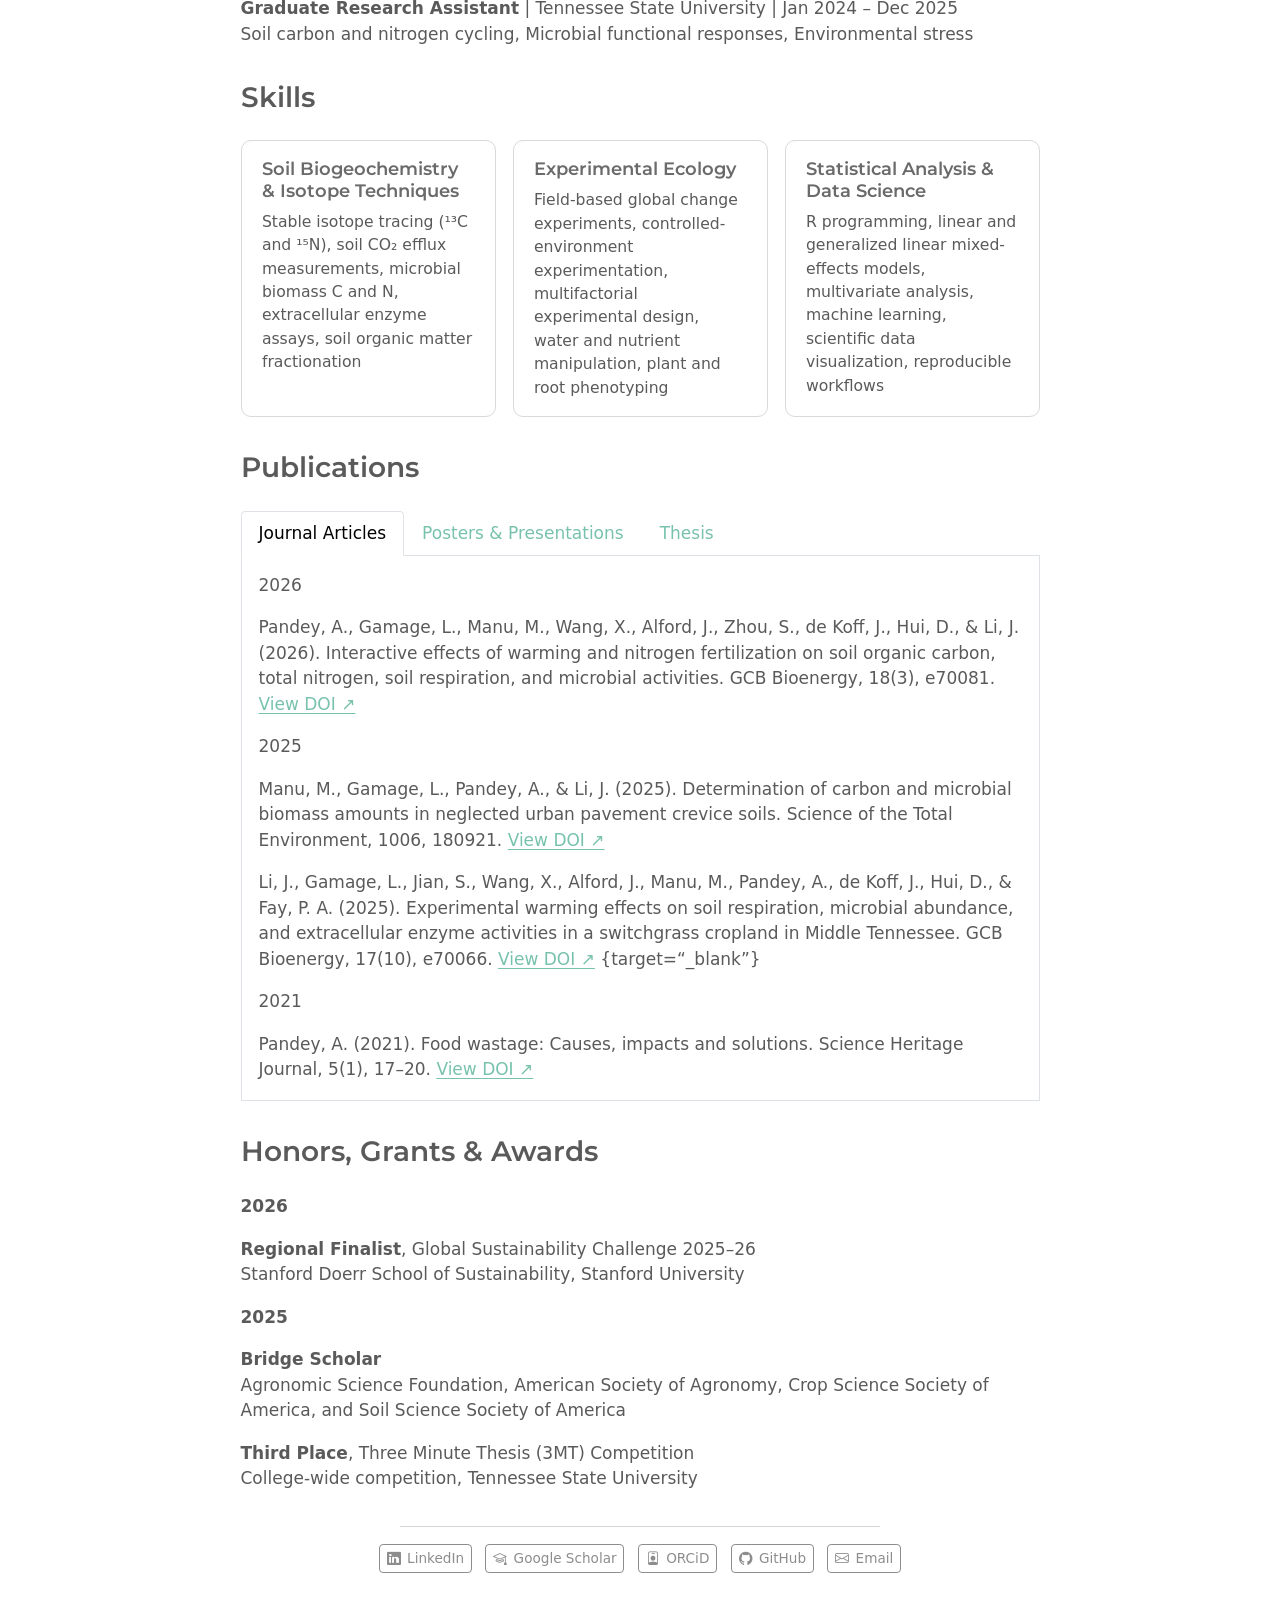
==== commit fc905544: "update" ====
--- a/docs/index.html
+++ b/docs/index.html
@@ -298,49 +298,53 @@
 <div class="quarto-title-meta">
   </div>
 </header><div id="hero-heading">
-<p>Aviyan Pandey is a PhD student in the Department of Soil and Crop Sciences at Colorado State University, advised by Dr.&nbsp;Meagan Schipanski.</p>
-<p><em>Tracing how plants, roots, and microbes move carbon and nitrogen through agroecosystems.</em></p>
+<p>Exploring Belowground Processes in a Changing World Soil ecology · Biogeochemistry · Sustainable agriculture</p>
 <section id="research-interests" class="level2">
 <h2 data-anchor-id="research-interests">Research Interests</h2>
-<p>My research focuses on soil carbon and nitrogen cycling in agroecosystems. I use microbial biomass and enzyme activity measurements, ¹³C/¹⁵N isotope tracing, and root trait variation to understand plant–soil–microbe interactions under climate warming, nutrient management, and water limitation. My current work spans bioenergy and forage crops (switchgrass, sorghum) and cover crop residue dynamics, with a growing interest in connecting field and greenhouse measurements to soil organic matter modeling.</p>
+<p>My research focuses on understanding how interactions among plants, soils, microorganisms, and environmental factors regulate ecosystem processes. I am particularly interested in the following research areas:</p>
+<ul>
+<li>Soil Ecology and Biogeochemistry</li>
+<li>Carbon and Nitrogen Cycling</li>
+<li>Plant–Soil–Microbe Interactions</li>
+<li>Rhizosphere Ecology and Belowground Carbon Allocation</li>
+<li>Global Change and Ecosystem Responses</li>
+<li>Plant Resource Acquisition under Environmental Stress</li>
+<li>Sustainable and Climate-Resilient Agroecosystems</li>
+</ul>
 </section>
 <section id="education" class="level2">
 <h2 data-anchor-id="education">Education</h2>
 <p><strong>Colorado State University</strong> | Fort Collins, CO<br>
-PhD in Soil and Crop Sciences | May 2026 – Present</p>
+PhD in Soil and Crop Sciences | May 2026 – Present <em>Thesis: Evaluating Plant Belowground Strategies for Nitrogen Acquisition Across Water and SOM Gradient</em></p>
 <p><strong>Tennessee State University</strong> | Nashville, TN<br>
 MS in Environmental Sciences | Jan 2024 – Dec 2025<br>
 <em>Thesis: Interactive Effects of Warming and Nitrogen Fertilization on Soil Respiration and Microbial Community Function</em></p>
 <p><strong>Tribhuvan University</strong> | Lamjung, Gandaki<br>
-BS in Agricultural Sciences | June 2018 – Dec 2022</p>
+BS in Agricultural Sciences | June 2018 – Dec 2022 <em>Thesis: Effect of Nitrogen and Zinc on Performance of Mungbean (Vigna radiata) during Summer Planting in Sundarbazar Lamjung</em></p>
 </section>
 <section id="experience" class="level2">
 <h2 data-anchor-id="experience">Experience</h2>
 <p><strong>Graduate Research Assistant</strong> | Colorado State University | May 2026 – Present<br>
-<!-- TODO: one line on the NIFA sorghum genotype × water × N project --></p>
+Root functional plasticity, Rhizosphere carbon dynamics, Nitrogen acquisition, Stable isotope labeling</p>
 <p><strong>Research Technician</strong> | Colorado State University | Mar 2026 – May 2026<br>
-<!-- TODO: one line on what you worked on --></p>
+Stable isotope labeling, Multi-pot isotope chamber, Research instrumentation</p>
 <p><strong>Graduate Research Assistant</strong> | Tennessee State University | Jan 2024 – Dec 2025<br>
-Switchgrass warming × nitrogen field experiment: soil respiration, microbial community function, and soil C and N dynamics.</p>
+Soil carbon and nitrogen cycling, Microbial functional responses, Environmental stress</p>
 </section>
 <section id="skills" class="level2">
 <h2 data-anchor-id="skills">Skills</h2>
 <div class="skills-grid">
-<section id="isotope-soil-methods" class="level3 skill-card">
-<h3 data-anchor-id="isotope-soil-methods">Isotope &amp; Soil Methods</h3>
-<p>¹³C/¹⁵N tracing, soil respiration, microbial biomass, extracellular enzyme assays, soil C and N fractionation</p>
+<section id="soil-biogeochemistry-isotope-techniques" class="level3 skill-card">
+<h3 data-anchor-id="soil-biogeochemistry-isotope-techniques">Soil Biogeochemistry &amp; Isotope Techniques</h3>
+<p>Stable isotope tracing (¹³C and ¹⁵N), soil CO₂ efflux measurements, microbial biomass C and N, extracellular enzyme assays, soil organic matter fractionation</p>
 </section>
-<section id="experimental-design" class="level3 skill-card">
-<h3 data-anchor-id="experimental-design">Experimental Design</h3>
-<p>Field warming × N manipulations, greenhouse pot studies, water limitation treatments, cover crop litter experiments</p>
+<section id="experimental-ecology" class="level3 skill-card">
+<h3 data-anchor-id="experimental-ecology">Experimental Ecology</h3>
+<p>Field-based global change experiments, controlled-environment experimentation, multifactorial experimental design, water and nutrient manipulation, plant and root phenotyping</p>
 </section>
-<section id="data-analysis" class="level3 skill-card">
-<h3 data-anchor-id="data-analysis">Data Analysis</h3>
-<p>R (mixed models, multivariate analysis, reproducible workflows), publication-quality figures</p>
-</section>
-<section id="modeling" class="level3 skill-card">
-<h3 data-anchor-id="modeling">Modeling</h3>
-<p>MEMS 2.0 soil organic matter model (site build for Akron, CO)</p>
+<section id="statistical-analysis-data-science" class="level3 skill-card">
+<h3 data-anchor-id="statistical-analysis-data-science">Statistical Analysis &amp; Data Science</h3>
+<p>R programming, linear and generalized linear mixed-effects models, multivariate analysis, machine learning, scientific data visualization, reproducible workflows</p>
 </section>
 </div>
 </section>
@@ -350,36 +354,48 @@
 <ul class="nav nav-tabs" role="tablist"><li class="nav-item" role="presentation"><a class="nav-link active" id="tabset-1-1-tab" data-bs-toggle="tab" data-bs-target="#tabset-1-1" role="tab" aria-controls="tabset-1-1" aria-selected="true" href="">Journal Articles</a></li><li class="nav-item" role="presentation"><a class="nav-link" id="tabset-1-2-tab" data-bs-toggle="tab" data-bs-target="#tabset-1-2" role="tab" aria-controls="tabset-1-2" aria-selected="false" href="">Posters &amp; Presentations</a></li><li class="nav-item" role="presentation"><a class="nav-link" id="tabset-1-3-tab" data-bs-toggle="tab" data-bs-target="#tabset-1-3" role="tab" aria-controls="tabset-1-3" aria-selected="false" href="">Thesis</a></li></ul>
 <div class="tab-content">
 <div id="tabset-1-1" class="tab-pane active" role="tabpanel" aria-labelledby="tabset-1-1-tab">
-<p><strong>Pandey, A.</strong>, et al.&nbsp;(2025). <em>[Add full title]</em>. Global Change Biology Bioenergy. [DOI link]</p>
+<p>2026</p>
+<p>Pandey, A., Gamage, L., Manu, M., Wang, X., Alford, J., Zhou, S., de Koff, J., Hui, D., &amp; Li, J. (2026). Interactive effects of warming and nitrogen fertilization on soil organic carbon, total nitrogen, soil respiration, and microbial activities. GCB Bioenergy, 18(3), e70081. <a href="https://doi.org/10.1111/gcbb.70081" target="_blank">View DOI ↗</a></p>
+<p>2025</p>
+<p>Manu, M., Gamage, L., Pandey, A., &amp; Li, J. (2025). Determination of carbon and microbial biomass amounts in neglected urban pavement crevice soils. Science of the Total Environment, 1006, 180921. <a href="https://doi.org/10.1016/j.scitotenv.2025.180921" target="_blank">View DOI ↗</a></p>
+<p>Li, J., Gamage, L., Jian, S., Wang, X., Alford, J., Manu, M., Pandey, A., de Koff, J., Hui, D., &amp; Fay, P. A. (2025). Experimental warming effects on soil respiration, microbial abundance, and extracellular enzyme activities in a switchgrass cropland in Middle Tennessee. GCB Bioenergy, 17(10), e70066. <a href="https://doi.org/10.1111/gcbb.70066">View DOI ↗</a> {target=“_blank”}</p>
+<p>2021</p>
+<p>Pandey, A. (2021). Food wastage: Causes, impacts and solutions. Science Heritage Journal, 5(1), 17–20. <a href="http://doi.org/10.26480/gws.01.2021.17.20" target="_blank">View DOI ↗</a></p>
 </div>
 <div id="tabset-1-2" class="tab-pane" role="tabpanel" aria-labelledby="tabset-1-2-tab">
-<!-- TODO: add conference, location, year, title, poster PDF link -->
+<p>2026</p>
+<p>Gaire, M., Gamage, L., Pandey, A., Manu, M., &amp; Li, J. (November 2026). Rising temperature effects on temporal patterns and drivers of soil respiration in switchgrass cropland. Tennessee Academy of Sciences Annual Meeting. [Oral]</p>
+<p>2025</p>
+<p>Gaire, M., Gamage, L., Pandey, A., Manu, M., &amp; Li, J. (December 2025). Temperature rise and variation impact on patterns and drivers of soil respiration in switchgrass cropland. American Geophysical Union (AGU) Annual Meeting. [Poster]</p>
+<p>Manu, M., Gamage, L., Pandey, A., &amp; Li, J. (December 2025). Small spaces, big impact: Overlooked urban pavement crevices as a frontier for biodiversity conservation, carbon storage, and pollution remediation. American Geophysical Union (AGU) Annual Meeting. [Poster]</p>
+<p>Pandey, A., Gamage, L., Manu, M., &amp; Li, J. (April 2025). Pattern and driving mechanisms of soil respiration with warming and nitrogen fertilization in a switchgrass cropland. Three Minute Thesis Competition, Tennessee State University. [Oral]</p>
+<p>Pandey, A., Gamage, L., Manu, M., &amp; Li, J. (March 2025). Pattern and driving mechanisms of soil respiration with warming and nitrogen fertilization in a switchgrass cropland. 47th Annual Tennessee State University-wide Research Symposium. [Poster]</p>
+<p>Manu, M., Li, J., Gamage, L., Wang, X., Alford, J., &amp; Pandey, A. (March 2025). Two-year experimental warming effects on soil respiration and microbial community function in a switchgrass cropland in Middle Tennessee. 47th Annual Tennessee State University-wide Research Symposium. [Oral]</p>
+<p>Manu, M., Gamage, L., Pandey, A., &amp; Li, J. (March 2025). Can crevice microhabitats support biodiversity conservation, carbon storage, GHG reduction and pollution mitigation in urban areas? 47th Annual Tennessee State University-wide Research Symposium. [Poster]</p>
+<p>2024</p>
+<p>Pandey, A., &amp; Li, J. (December 2024). Interactive effects of warming and N fertilization on soil organic carbon, total nitrogen, soil respiration, and microbial activities. American Geophysical Union (AGU) Annual Meeting. [Poster]</p>
+<p>Manu, M., Li, J., Gamage, L., Wang, X., Alford, J., &amp; Pandey, A. (December 2024). Two-year experimental warming effects on soil respiration and microbial community function in a switchgrass cropland in Middle Tennessee. American Geophysical Union (AGU) Annual Meeting. [Oral]</p>
+<p>Pandey, A., &amp; Li, J. (March 2024). Interactive effects of warming and N fertilization on soil organic carbon, total nitrogen, soil respiration, and microbial activities. Three Minute Thesis Competition, Tennessee State University. [Oral]</p>
+<p>2022</p>
+<p>Pandey, A., &amp; Subedi, R. (November 2022). Effect of nitrogen and zinc on performance of mungbean (Vigna radiata) during summer planting in Sundarbazar Lamjung. 8th Symposium on Undergraduate Practicum Assessment, RD-TEC, Lamjung, Nepal. [Oral]</p>
 </div>
 <div id="tabset-1-3" class="tab-pane" role="tabpanel" aria-labelledby="tabset-1-3-tab">
 <p><strong>Pandey, A.</strong> (2025). <em>Interactive Effects of Warming and Nitrogen Fertilization on Soil Respiration and Microbial Community Function</em>. MS Thesis, Tennessee State University. <a href="https://digitalscholarship.tnstate.edu/alumni-etd/324">View thesis</a></p>
+<p><strong>Pandey, A.</strong> (2022). <em>Effect of nitrogen and zinc on performance of mungbean (Vigna radiata) during summer planting in Sundarbazar Lamjung</em>. Undergraduate thesis, Institute of Agriculture and Animal Sciences, Tribhuvan University, Nepal.</p>
 </div>
 </div>
 </div>
 </section>
-<section id="projects" class="level2">
-<h2 data-anchor-id="projects">Projects</h2>
-<p><strong>Switchgrass warming × nitrogen</strong> | Tennessee State University<br>
-How warming and N fertilization interact to shape soil respiration and microbial function in a switchgrass system, with a planned multi-year extension.</p>
-<p><strong>Sorghum genotype × water × nitrogen limitation</strong> | Colorado State University<br>
-NIFA-funded field and greenhouse work on how genotype, water, and N limitation shape root traits and soil processes.</p>
-<p><strong>Cover crop litter quality and C/N cycling</strong> | Colorado State University<br>
-Greenhouse pot study (co-authored) on how cover crop litter quality affects C and N cycling with growing corn.</p>
-<p><strong>MEMS 2.0 site build, Akron, CO</strong> | Colorado State University<br>
-Building a new MEMS 2.0 site to model soil organic matter dynamics.</p>
-</section>
-<section id="grants-awards" class="level2">
-<h2 data-anchor-id="grants-awards">Grants &amp; Awards</h2>
-<!-- TODO: add funding, scholarships, poster awards -->
-</section>
-<section id="contact" class="level2">
-<h2 data-anchor-id="contact">Contact</h2>
-<p>Department of Soil and Crop Sciences, Colorado State University, Fort Collins, CO<br>
-<a href="mailto:a.pandey@colostate.edu">a.pandey@colostate.edu</a></p>
+<section id="honors-grants-awards" class="level2">
+<h2 data-anchor-id="honors-grants-awards">Honors, Grants &amp; Awards</h2>
+<p><strong>2026</strong></p>
+<p><strong>Regional Finalist</strong>, Global Sustainability Challenge 2025–26<br>
+Stanford Doerr School of Sustainability, Stanford University</p>
+<p><strong>2025</strong></p>
+<p><strong>Bridge Scholar</strong><br>
+Agronomic Science Foundation, American Society of Agronomy, Crop Science Society of America, and Soil Science Society of America</p>
+<p><strong>Third Place</strong>, Three Minute Thesis (3MT) Competition<br>
+College-wide competition, Tennessee State University</p>
 </section>
 </div> 
   <hr class="about-sep">
@@ -403,10 +419,6 @@
   <a href="mailto:a.pandey@colostate.edu" class="about-link" rel="" target="">
     <i class="bi bi-envelope"></i>
      <span class="about-link-text">Email</span>
-  </a>
-  <a href="/assets/CV_AviyanPandey.pdf" class="about-link" rel="" target="_blank">
-    <i class="bi bi-file-earmark-person"></i>
-     <span class="about-link-text">CV</span>
   </a>
 </div>
 </div>
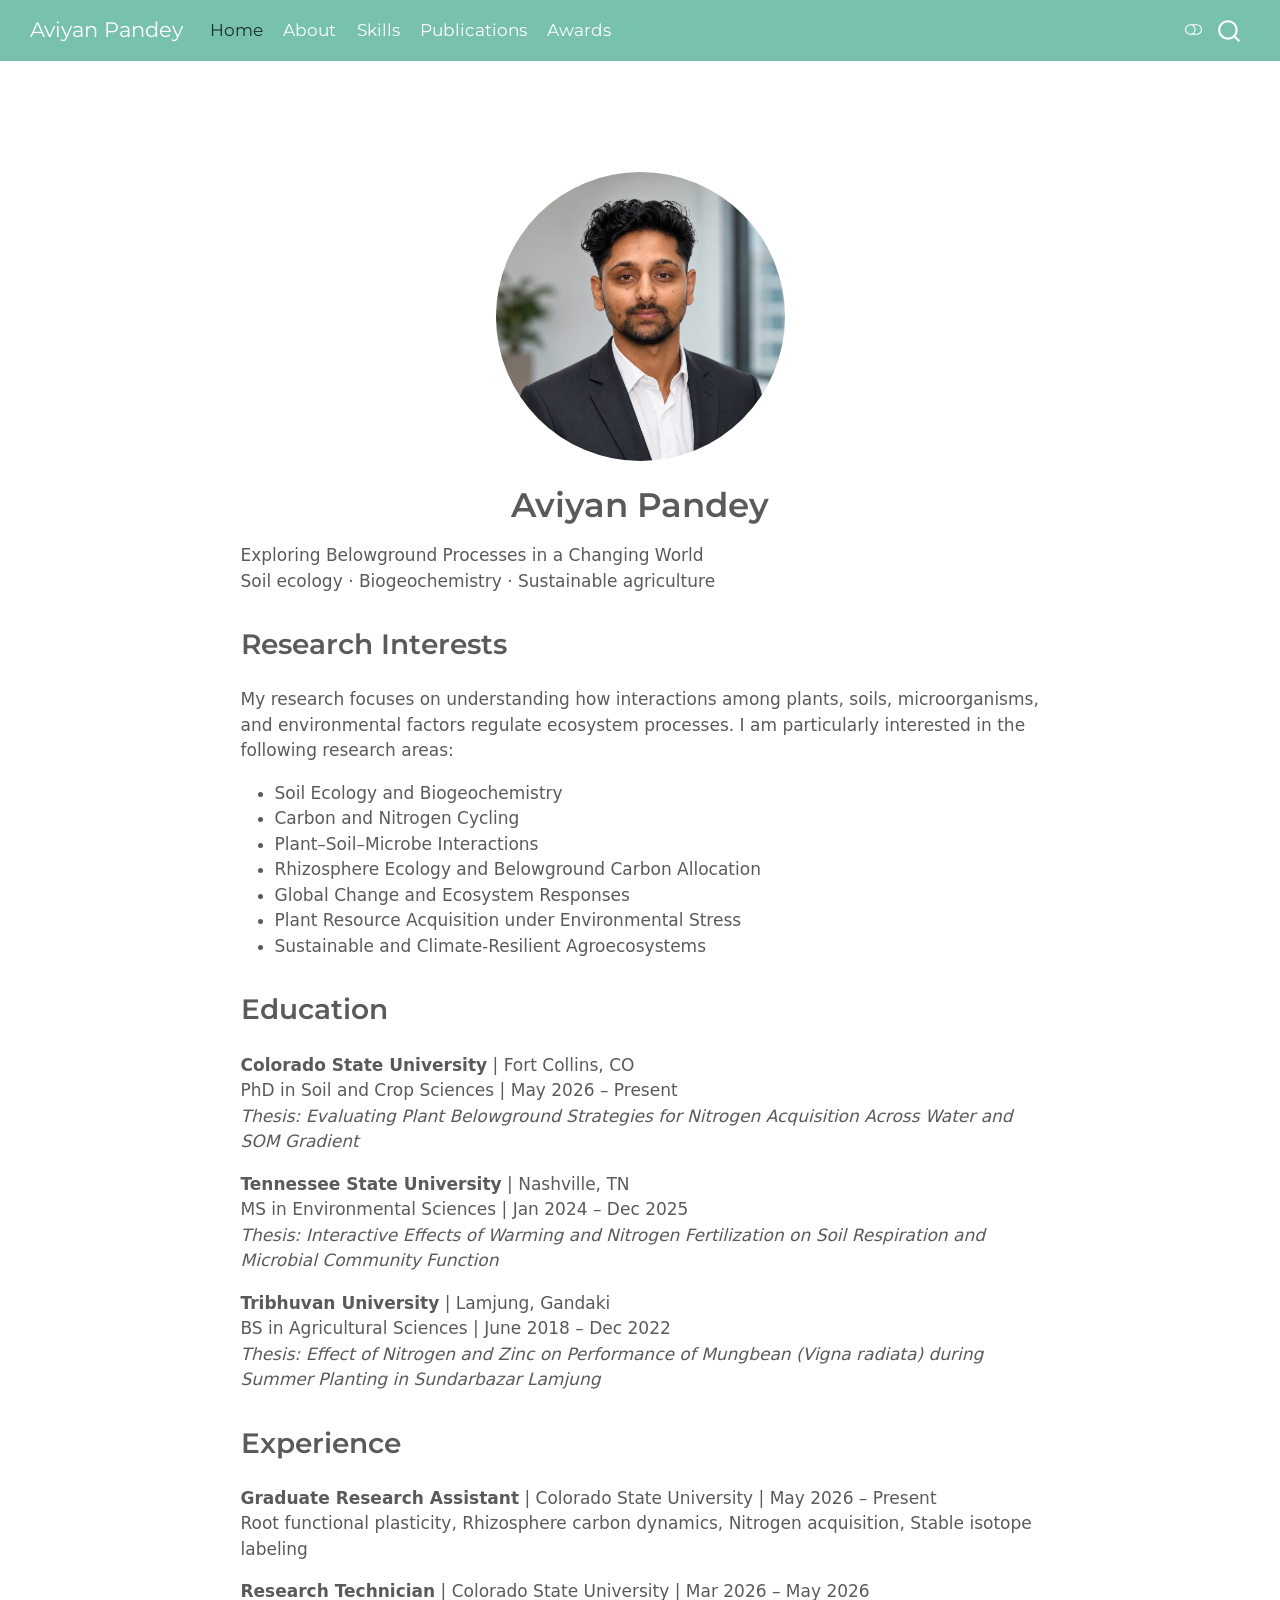
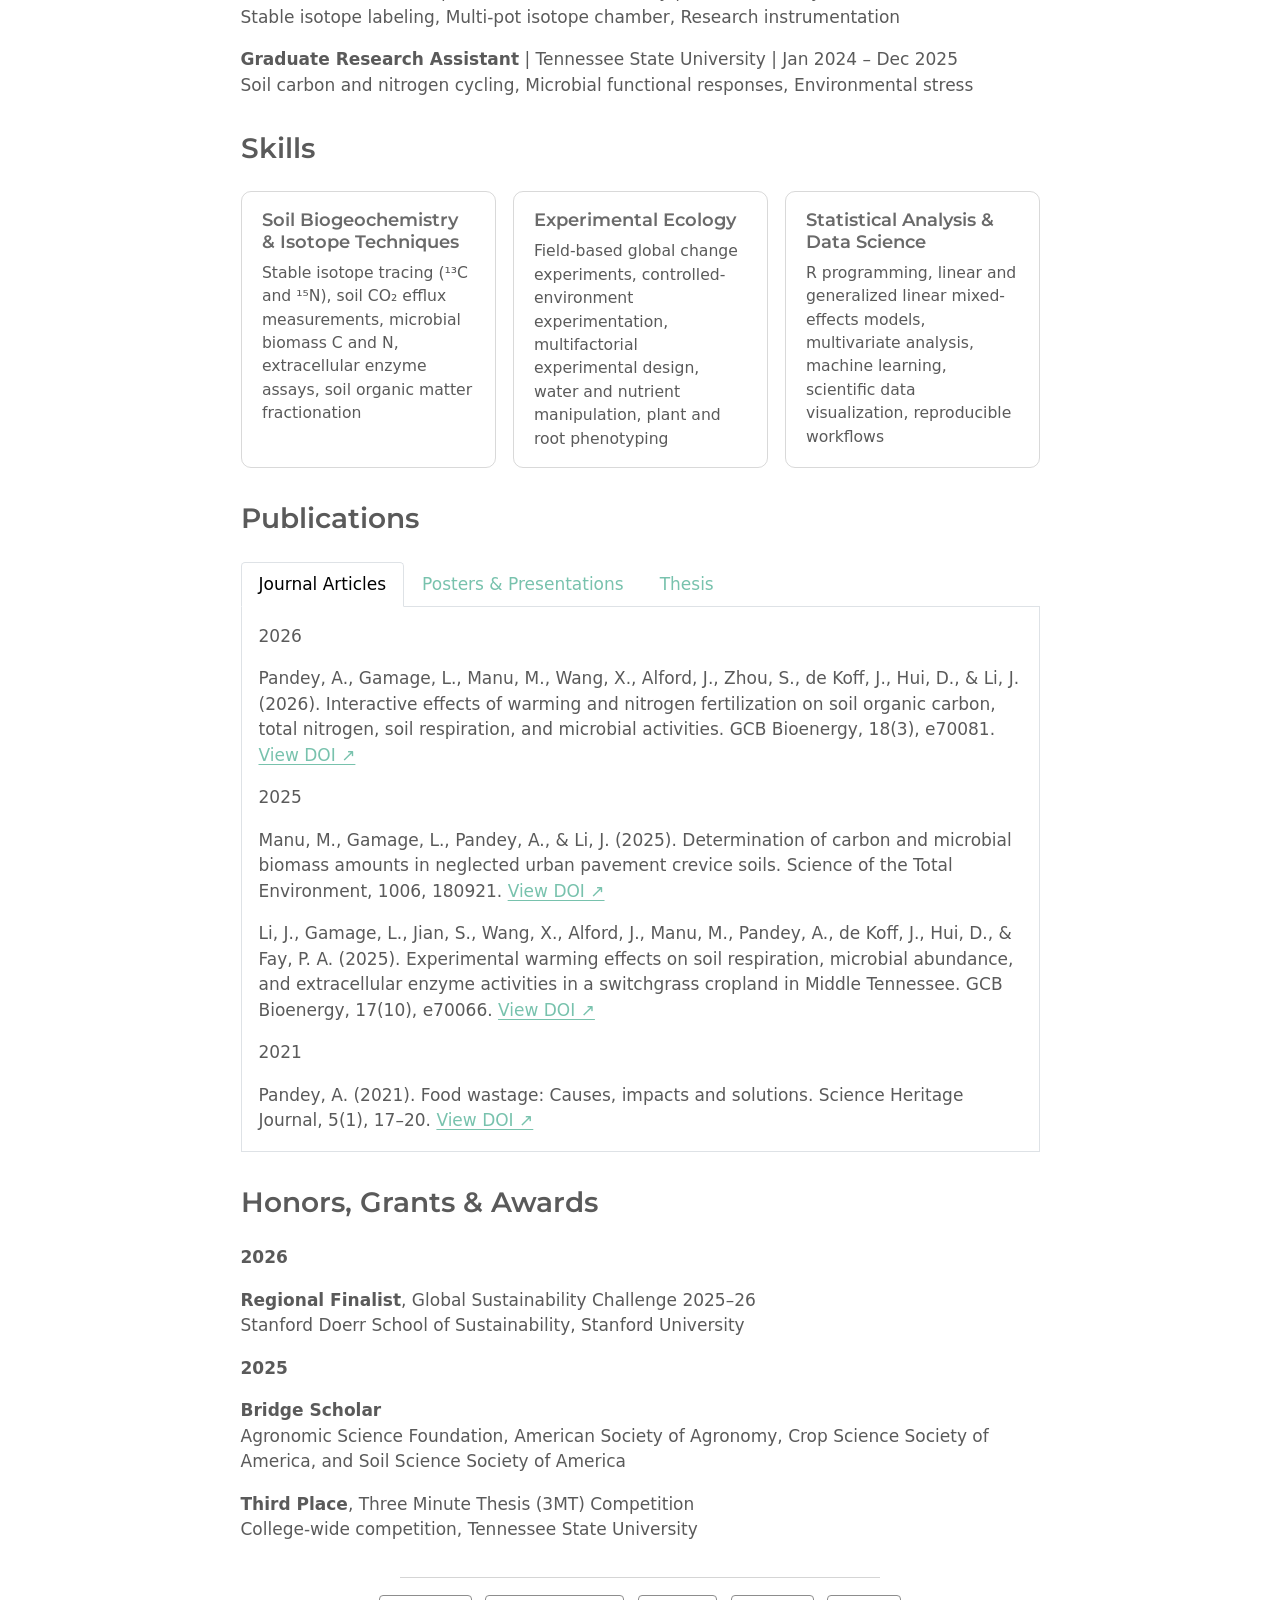
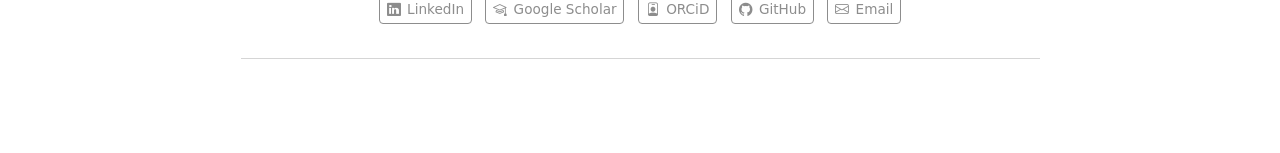
==== commit 34f48a3c: "update" ====
--- a/docs/index.html
+++ b/docs/index.html
@@ -30,7 +30,6 @@
 
 
 <script src="site_libs/quarto-nav/quarto-nav.js"></script>
-<script src="site_libs/quarto-nav/headroom.min.js"></script>
 <script src="site_libs/clipboard/clipboard.min.js"></script>
 <script src="site_libs/quarto-search/autocomplete.umd.js"></script>
 <script src="site_libs/quarto-search/fuse.min.js"></script>
@@ -265,8 +264,20 @@
 <span class="menu-text">Home</span></a>
   </li>  
   <li class="nav-item">
-    <a class="nav-link" href="./about.html"> 
+    <a class="nav-link" href="./index.html#about"> 
 <span class="menu-text">About</span></a>
+  </li>  
+  <li class="nav-item">
+    <a class="nav-link" href="./index.html#skills"> 
+<span class="menu-text">Skills</span></a>
+  </li>  
+  <li class="nav-item">
+    <a class="nav-link" href="./index.html#publications"> 
+<span class="menu-text">Publications</span></a>
+  </li>  
+  <li class="nav-item">
+    <a class="nav-link" href="./index.html#awards"> 
+<span class="menu-text">Awards</span></a>
   </li>  
 </ul>
           </div> <!-- /navcollapse -->
@@ -298,9 +309,10 @@
 <div class="quarto-title-meta">
   </div>
 </header><div id="hero-heading">
-<p>Exploring Belowground Processes in a Changing World Soil ecology · Biogeochemistry · Sustainable agriculture</p>
-<section id="research-interests" class="level2">
-<h2 data-anchor-id="research-interests">Research Interests</h2>
+<p>Exploring Belowground Processes in a Changing World<br>
+Soil ecology · Biogeochemistry · Sustainable agriculture</p>
+<section id="about" class="level2">
+<h2 data-anchor-id="about">Research Interests</h2>
 <p>My research focuses on understanding how interactions among plants, soils, microorganisms, and environmental factors regulate ecosystem processes. I am particularly interested in the following research areas:</p>
 <ul>
 <li>Soil Ecology and Biogeochemistry</li>
@@ -315,12 +327,14 @@
 <section id="education" class="level2">
 <h2 data-anchor-id="education">Education</h2>
 <p><strong>Colorado State University</strong> | Fort Collins, CO<br>
-PhD in Soil and Crop Sciences | May 2026 – Present <em>Thesis: Evaluating Plant Belowground Strategies for Nitrogen Acquisition Across Water and SOM Gradient</em></p>
+PhD in Soil and Crop Sciences | May 2026 – Present<br>
+<em>Thesis: Evaluating Plant Belowground Strategies for Nitrogen Acquisition Across Water and SOM Gradient</em></p>
 <p><strong>Tennessee State University</strong> | Nashville, TN<br>
 MS in Environmental Sciences | Jan 2024 – Dec 2025<br>
 <em>Thesis: Interactive Effects of Warming and Nitrogen Fertilization on Soil Respiration and Microbial Community Function</em></p>
 <p><strong>Tribhuvan University</strong> | Lamjung, Gandaki<br>
-BS in Agricultural Sciences | June 2018 – Dec 2022 <em>Thesis: Effect of Nitrogen and Zinc on Performance of Mungbean (Vigna radiata) during Summer Planting in Sundarbazar Lamjung</em></p>
+BS in Agricultural Sciences | June 2018 – Dec 2022<br>
+<em>Thesis: Effect of Nitrogen and Zinc on Performance of Mungbean (Vigna radiata) during Summer Planting in Sundarbazar Lamjung</em></p>
 </section>
 <section id="experience" class="level2">
 <h2 data-anchor-id="experience">Experience</h2>
@@ -358,26 +372,26 @@
 <p>Pandey, A., Gamage, L., Manu, M., Wang, X., Alford, J., Zhou, S., de Koff, J., Hui, D., &amp; Li, J. (2026). Interactive effects of warming and nitrogen fertilization on soil organic carbon, total nitrogen, soil respiration, and microbial activities. GCB Bioenergy, 18(3), e70081. <a href="https://doi.org/10.1111/gcbb.70081" target="_blank">View DOI ↗</a></p>
 <p>2025</p>
 <p>Manu, M., Gamage, L., Pandey, A., &amp; Li, J. (2025). Determination of carbon and microbial biomass amounts in neglected urban pavement crevice soils. Science of the Total Environment, 1006, 180921. <a href="https://doi.org/10.1016/j.scitotenv.2025.180921" target="_blank">View DOI ↗</a></p>
-<p>Li, J., Gamage, L., Jian, S., Wang, X., Alford, J., Manu, M., Pandey, A., de Koff, J., Hui, D., &amp; Fay, P. A. (2025). Experimental warming effects on soil respiration, microbial abundance, and extracellular enzyme activities in a switchgrass cropland in Middle Tennessee. GCB Bioenergy, 17(10), e70066. <a href="https://doi.org/10.1111/gcbb.70066">View DOI ↗</a> {target=“_blank”}</p>
+<p>Li, J., Gamage, L., Jian, S., Wang, X., Alford, J., Manu, M., Pandey, A., de Koff, J., Hui, D., &amp; Fay, P. A. (2025). Experimental warming effects on soil respiration, microbial abundance, and extracellular enzyme activities in a switchgrass cropland in Middle Tennessee. GCB Bioenergy, 17(10), e70066. <a href="https://doi.org/10.1111/gcbb.70066Digital%20Object%20Identifier%20(DOI)" target="_blank">View DOI ↗</a></p>
 <p>2021</p>
 <p>Pandey, A. (2021). Food wastage: Causes, impacts and solutions. Science Heritage Journal, 5(1), 17–20. <a href="http://doi.org/10.26480/gws.01.2021.17.20" target="_blank">View DOI ↗</a></p>
 </div>
 <div id="tabset-1-2" class="tab-pane" role="tabpanel" aria-labelledby="tabset-1-2-tab">
 <p>2026</p>
-<p>Gaire, M., Gamage, L., Pandey, A., Manu, M., &amp; Li, J. (November 2026). Rising temperature effects on temporal patterns and drivers of soil respiration in switchgrass cropland. Tennessee Academy of Sciences Annual Meeting. [Oral]</p>
+<p>Gaire, M., Gamage, L., Pandey, A., Manu, M., &amp; Li, J. (November 2026). Rising temperature effects on temporal patterns and drivers of soil respiration in switchgrass cropland. Tennessee Academy of Sciences Annual Meeting. <em>Oral</em></p>
 <p>2025</p>
-<p>Gaire, M., Gamage, L., Pandey, A., Manu, M., &amp; Li, J. (December 2025). Temperature rise and variation impact on patterns and drivers of soil respiration in switchgrass cropland. American Geophysical Union (AGU) Annual Meeting. [Poster]</p>
-<p>Manu, M., Gamage, L., Pandey, A., &amp; Li, J. (December 2025). Small spaces, big impact: Overlooked urban pavement crevices as a frontier for biodiversity conservation, carbon storage, and pollution remediation. American Geophysical Union (AGU) Annual Meeting. [Poster]</p>
-<p>Pandey, A., Gamage, L., Manu, M., &amp; Li, J. (April 2025). Pattern and driving mechanisms of soil respiration with warming and nitrogen fertilization in a switchgrass cropland. Three Minute Thesis Competition, Tennessee State University. [Oral]</p>
-<p>Pandey, A., Gamage, L., Manu, M., &amp; Li, J. (March 2025). Pattern and driving mechanisms of soil respiration with warming and nitrogen fertilization in a switchgrass cropland. 47th Annual Tennessee State University-wide Research Symposium. [Poster]</p>
-<p>Manu, M., Li, J., Gamage, L., Wang, X., Alford, J., &amp; Pandey, A. (March 2025). Two-year experimental warming effects on soil respiration and microbial community function in a switchgrass cropland in Middle Tennessee. 47th Annual Tennessee State University-wide Research Symposium. [Oral]</p>
-<p>Manu, M., Gamage, L., Pandey, A., &amp; Li, J. (March 2025). Can crevice microhabitats support biodiversity conservation, carbon storage, GHG reduction and pollution mitigation in urban areas? 47th Annual Tennessee State University-wide Research Symposium. [Poster]</p>
+<p>Gaire, M., Gamage, L., Pandey, A., Manu, M., &amp; Li, J. (December 2025). Temperature rise and variation impact on patterns and drivers of soil respiration in switchgrass cropland. American Geophysical Union (AGU) Annual Meeting. <em>Poster</em></p>
+<p>Manu, M., Gamage, L., Pandey, A., &amp; Li, J. (December 2025). Small spaces, big impact: Overlooked urban pavement crevices as a frontier for biodiversity conservation, carbon storage, and pollution remediation. American Geophysical Union (AGU) Annual Meeting. <em>Poster</em></p>
+<p>Pandey, A., Gamage, L., Manu, M., &amp; Li, J. (April 2025). Pattern and driving mechanisms of soil respiration with warming and nitrogen fertilization in a switchgrass cropland. Three Minute Thesis Competition, Tennessee State University. <em>Oral</em></p>
+<p>Pandey, A., Gamage, L., Manu, M., &amp; Li, J. (March 2025). Pattern and driving mechanisms of soil respiration with warming and nitrogen fertilization in a switchgrass cropland. 47th Annual Tennessee State University-wide Research Symposium. <em>Poster</em></p>
+<p>Manu, M., Li, J., Gamage, L., Wang, X., Alford, J., &amp; Pandey, A. (March 2025). Two-year experimental warming effects on soil respiration and microbial community function in a switchgrass cropland in Middle Tennessee. 47th Annual Tennessee State University-wide Research Symposium. <em>Oral</em></p>
+<p>Manu, M., Gamage, L., Pandey, A., &amp; Li, J. (March 2025). Can crevice microhabitats support biodiversity conservation, carbon storage, GHG reduction and pollution mitigation in urban areas? 47th Annual Tennessee State University-wide Research Symposium. <em>Poster</em></p>
 <p>2024</p>
-<p>Pandey, A., &amp; Li, J. (December 2024). Interactive effects of warming and N fertilization on soil organic carbon, total nitrogen, soil respiration, and microbial activities. American Geophysical Union (AGU) Annual Meeting. [Poster]</p>
-<p>Manu, M., Li, J., Gamage, L., Wang, X., Alford, J., &amp; Pandey, A. (December 2024). Two-year experimental warming effects on soil respiration and microbial community function in a switchgrass cropland in Middle Tennessee. American Geophysical Union (AGU) Annual Meeting. [Oral]</p>
-<p>Pandey, A., &amp; Li, J. (March 2024). Interactive effects of warming and N fertilization on soil organic carbon, total nitrogen, soil respiration, and microbial activities. Three Minute Thesis Competition, Tennessee State University. [Oral]</p>
+<p>Pandey, A., &amp; Li, J. (December 2024). Interactive effects of warming and N fertilization on soil organic carbon, total nitrogen, soil respiration, and microbial activities. American Geophysical Union (AGU) Annual Meeting. <em>Poster</em></p>
+<p>Manu, M., Li, J., Gamage, L., Wang, X., Alford, J., &amp; Pandey, A. (December 2024). Two-year experimental warming effects on soil respiration and microbial community function in a switchgrass cropland in Middle Tennessee. American Geophysical Union (AGU) Annual Meeting. <em>Oral</em></p>
+<p>Pandey, A., &amp; Li, J. (March 2024). Interactive effects of warming and N fertilization on soil organic carbon, total nitrogen, soil respiration, and microbial activities. Three Minute Thesis Competition, Tennessee State University. <em>Oral</em></p>
 <p>2022</p>
-<p>Pandey, A., &amp; Subedi, R. (November 2022). Effect of nitrogen and zinc on performance of mungbean (Vigna radiata) during summer planting in Sundarbazar Lamjung. 8th Symposium on Undergraduate Practicum Assessment, RD-TEC, Lamjung, Nepal. [Oral]</p>
+<p>Pandey, A., &amp; Subedi, R. (November 2022). Effect of nitrogen and zinc on performance of mungbean (Vigna radiata) during summer planting in Sundarbazar Lamjung. 8th Symposium on Undergraduate Practicum Assessment, RD-TEC, Lamjung, Nepal. <em>Oral</em></p>
 </div>
 <div id="tabset-1-3" class="tab-pane" role="tabpanel" aria-labelledby="tabset-1-3-tab">
 <p><strong>Pandey, A.</strong> (2025). <em>Interactive Effects of Warming and Nitrogen Fertilization on Soil Respiration and Microbial Community Function</em>. MS Thesis, Tennessee State University. <a href="https://digitalscholarship.tnstate.edu/alumni-etd/324">View thesis</a></p>
@@ -386,8 +400,8 @@
 </div>
 </div>
 </section>
-<section id="honors-grants-awards" class="level2">
-<h2 data-anchor-id="honors-grants-awards">Honors, Grants &amp; Awards</h2>
+<section id="awards" class="level2">
+<h2 data-anchor-id="awards">Honors, Grants &amp; Awards</h2>
 <p><strong>2026</strong></p>
 <p><strong>Regional Finalist</strong>, Global Sustainability Challenge 2025–26<br>
 Stanford Doerr School of Sustainability, Stanford University</p>
--- a/docs/custom.css
+++ b/docs/custom.css
@@ -20,3 +20,11 @@
   margin-bottom: 0;
   font-size: 0.92rem;
 }
+
+html {
+  scroll-behavior: smooth;
+}
+
+h2 {
+  scroll-margin-top: 70px;
+}
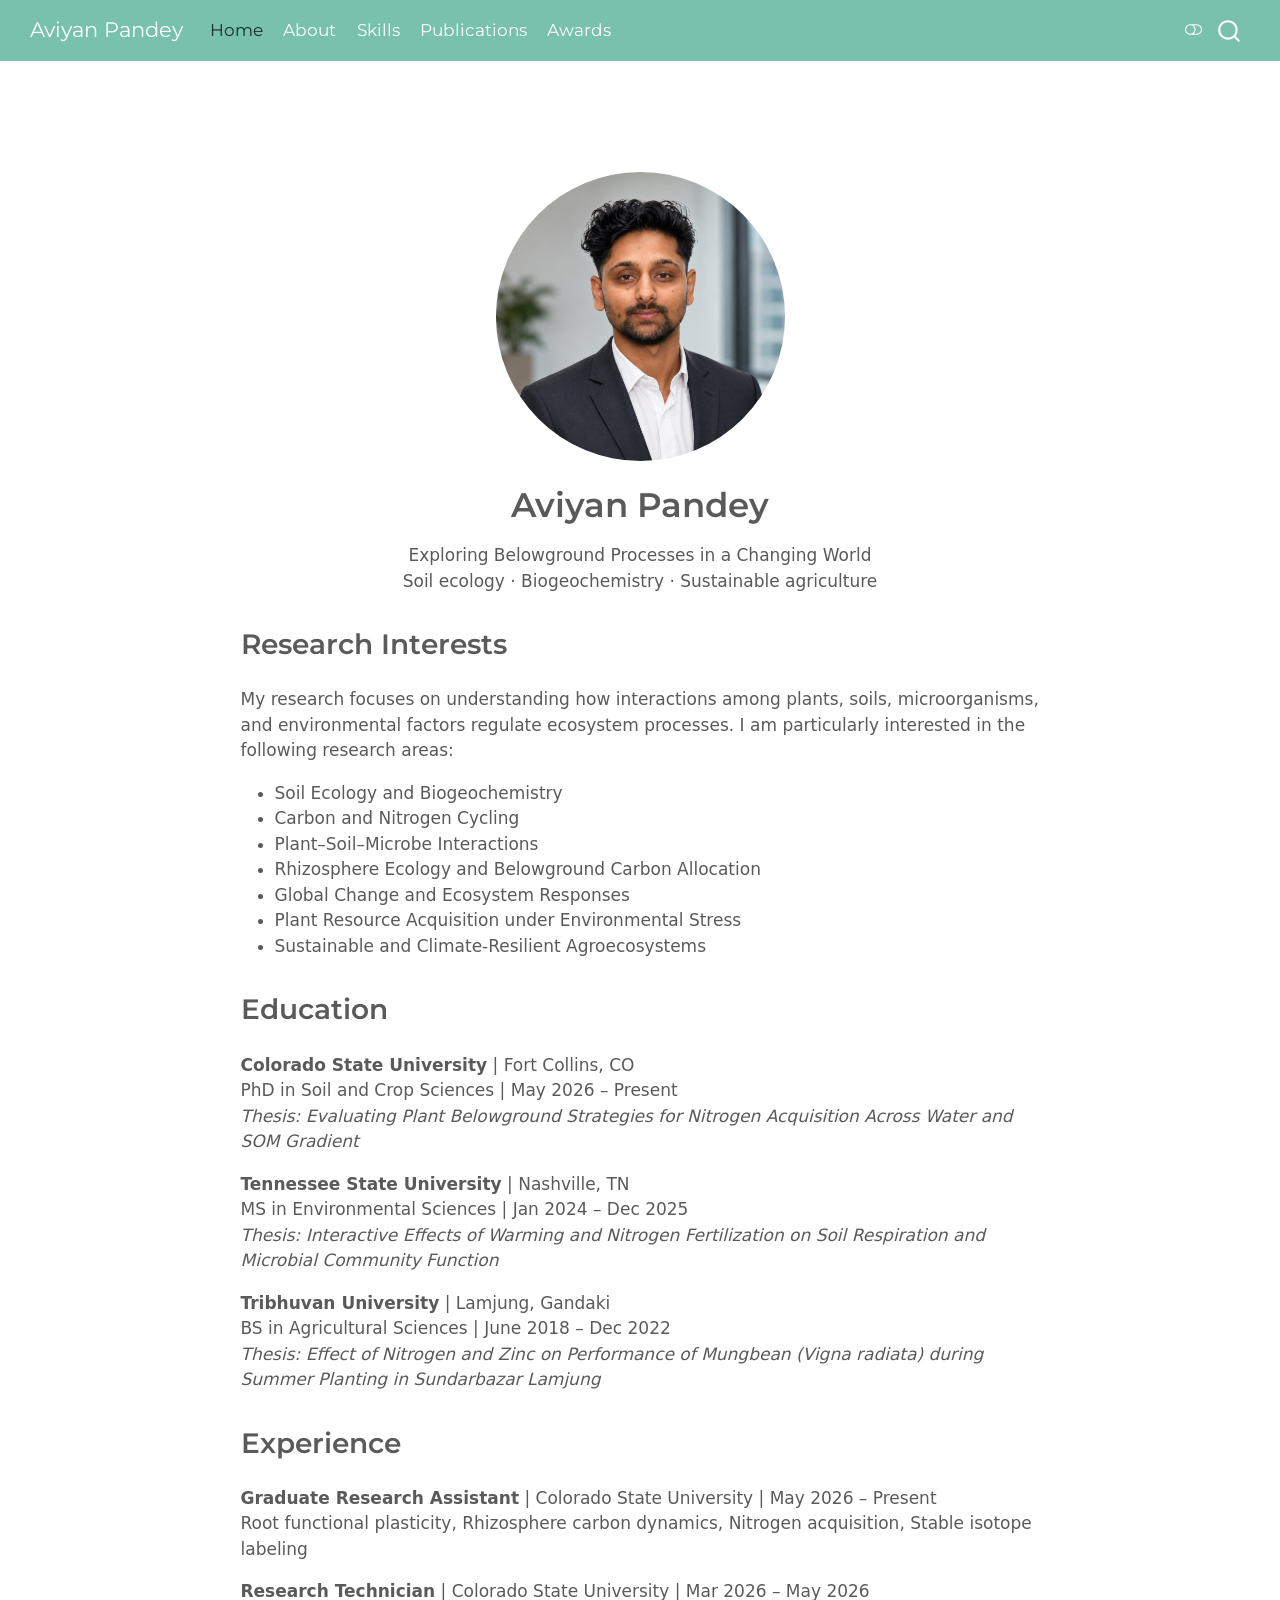
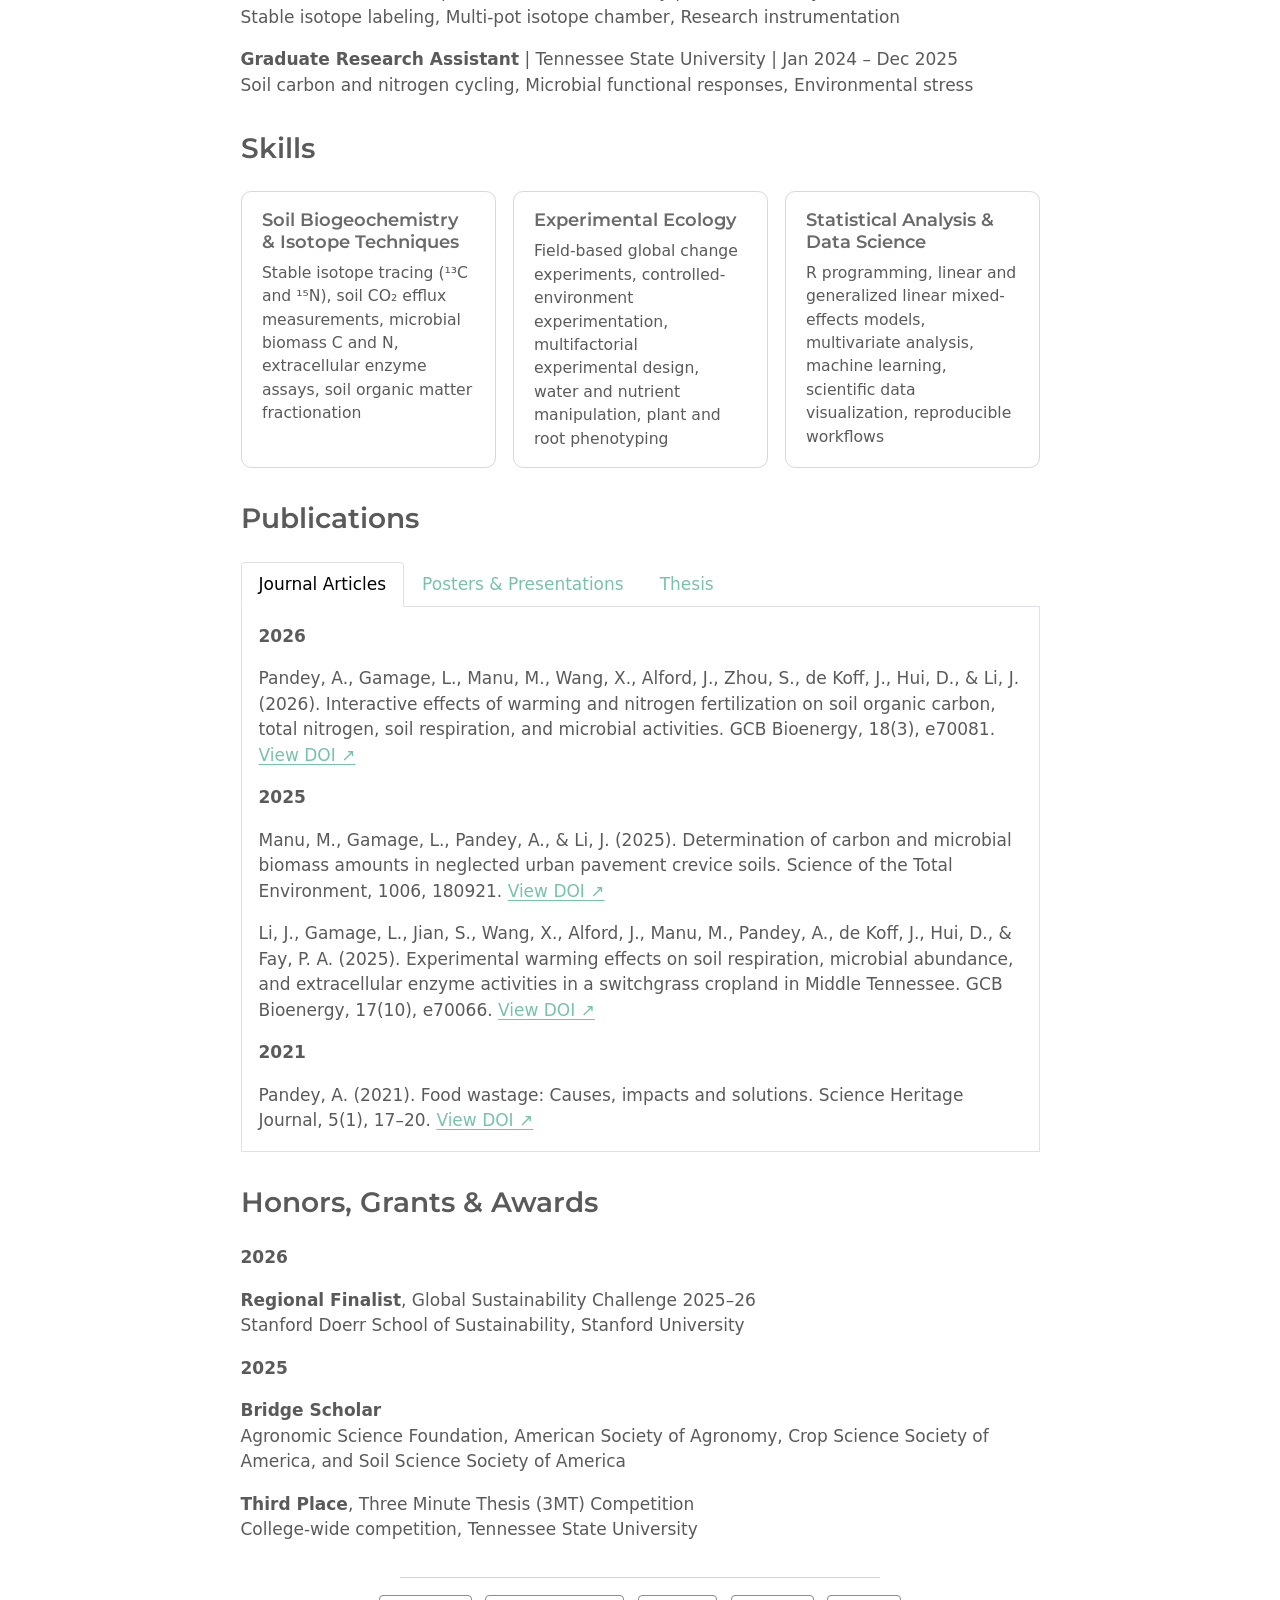
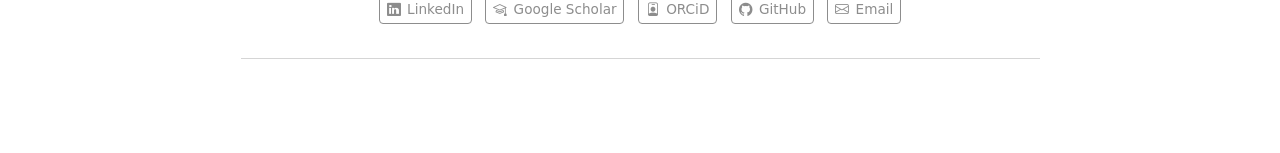
==== commit f9150248: "updated" ====
--- a/docs/index.html
+++ b/docs/index.html
@@ -309,8 +309,10 @@
 <div class="quarto-title-meta">
   </div>
 </header><div id="hero-heading">
+<div class="hero-tagline">
 <p>Exploring Belowground Processes in a Changing World<br>
 Soil ecology · Biogeochemistry · Sustainable agriculture</p>
+</div>
 <section id="about" class="level2">
 <h2 data-anchor-id="about">Research Interests</h2>
 <p>My research focuses on understanding how interactions among plants, soils, microorganisms, and environmental factors regulate ecosystem processes. I am particularly interested in the following research areas:</p>
@@ -368,29 +370,29 @@
 <ul class="nav nav-tabs" role="tablist"><li class="nav-item" role="presentation"><a class="nav-link active" id="tabset-1-1-tab" data-bs-toggle="tab" data-bs-target="#tabset-1-1" role="tab" aria-controls="tabset-1-1" aria-selected="true" href="">Journal Articles</a></li><li class="nav-item" role="presentation"><a class="nav-link" id="tabset-1-2-tab" data-bs-toggle="tab" data-bs-target="#tabset-1-2" role="tab" aria-controls="tabset-1-2" aria-selected="false" href="">Posters &amp; Presentations</a></li><li class="nav-item" role="presentation"><a class="nav-link" id="tabset-1-3-tab" data-bs-toggle="tab" data-bs-target="#tabset-1-3" role="tab" aria-controls="tabset-1-3" aria-selected="false" href="">Thesis</a></li></ul>
 <div class="tab-content">
 <div id="tabset-1-1" class="tab-pane active" role="tabpanel" aria-labelledby="tabset-1-1-tab">
-<p>2026</p>
+<p><strong>2026</strong></p>
 <p>Pandey, A., Gamage, L., Manu, M., Wang, X., Alford, J., Zhou, S., de Koff, J., Hui, D., &amp; Li, J. (2026). Interactive effects of warming and nitrogen fertilization on soil organic carbon, total nitrogen, soil respiration, and microbial activities. GCB Bioenergy, 18(3), e70081. <a href="https://doi.org/10.1111/gcbb.70081" target="_blank">View DOI ↗</a></p>
-<p>2025</p>
+<p><strong>2025</strong></p>
 <p>Manu, M., Gamage, L., Pandey, A., &amp; Li, J. (2025). Determination of carbon and microbial biomass amounts in neglected urban pavement crevice soils. Science of the Total Environment, 1006, 180921. <a href="https://doi.org/10.1016/j.scitotenv.2025.180921" target="_blank">View DOI ↗</a></p>
 <p>Li, J., Gamage, L., Jian, S., Wang, X., Alford, J., Manu, M., Pandey, A., de Koff, J., Hui, D., &amp; Fay, P. A. (2025). Experimental warming effects on soil respiration, microbial abundance, and extracellular enzyme activities in a switchgrass cropland in Middle Tennessee. GCB Bioenergy, 17(10), e70066. <a href="https://doi.org/10.1111/gcbb.70066Digital%20Object%20Identifier%20(DOI)" target="_blank">View DOI ↗</a></p>
-<p>2021</p>
+<p><strong>2021</strong></p>
 <p>Pandey, A. (2021). Food wastage: Causes, impacts and solutions. Science Heritage Journal, 5(1), 17–20. <a href="http://doi.org/10.26480/gws.01.2021.17.20" target="_blank">View DOI ↗</a></p>
 </div>
 <div id="tabset-1-2" class="tab-pane" role="tabpanel" aria-labelledby="tabset-1-2-tab">
-<p>2026</p>
+<p><strong>2026</strong></p>
 <p>Gaire, M., Gamage, L., Pandey, A., Manu, M., &amp; Li, J. (November 2026). Rising temperature effects on temporal patterns and drivers of soil respiration in switchgrass cropland. Tennessee Academy of Sciences Annual Meeting. <em>Oral</em></p>
-<p>2025</p>
+<p><strong>2025</strong></p>
 <p>Gaire, M., Gamage, L., Pandey, A., Manu, M., &amp; Li, J. (December 2025). Temperature rise and variation impact on patterns and drivers of soil respiration in switchgrass cropland. American Geophysical Union (AGU) Annual Meeting. <em>Poster</em></p>
 <p>Manu, M., Gamage, L., Pandey, A., &amp; Li, J. (December 2025). Small spaces, big impact: Overlooked urban pavement crevices as a frontier for biodiversity conservation, carbon storage, and pollution remediation. American Geophysical Union (AGU) Annual Meeting. <em>Poster</em></p>
 <p>Pandey, A., Gamage, L., Manu, M., &amp; Li, J. (April 2025). Pattern and driving mechanisms of soil respiration with warming and nitrogen fertilization in a switchgrass cropland. Three Minute Thesis Competition, Tennessee State University. <em>Oral</em></p>
 <p>Pandey, A., Gamage, L., Manu, M., &amp; Li, J. (March 2025). Pattern and driving mechanisms of soil respiration with warming and nitrogen fertilization in a switchgrass cropland. 47th Annual Tennessee State University-wide Research Symposium. <em>Poster</em></p>
 <p>Manu, M., Li, J., Gamage, L., Wang, X., Alford, J., &amp; Pandey, A. (March 2025). Two-year experimental warming effects on soil respiration and microbial community function in a switchgrass cropland in Middle Tennessee. 47th Annual Tennessee State University-wide Research Symposium. <em>Oral</em></p>
 <p>Manu, M., Gamage, L., Pandey, A., &amp; Li, J. (March 2025). Can crevice microhabitats support biodiversity conservation, carbon storage, GHG reduction and pollution mitigation in urban areas? 47th Annual Tennessee State University-wide Research Symposium. <em>Poster</em></p>
-<p>2024</p>
+<p><strong>2024</strong></p>
 <p>Pandey, A., &amp; Li, J. (December 2024). Interactive effects of warming and N fertilization on soil organic carbon, total nitrogen, soil respiration, and microbial activities. American Geophysical Union (AGU) Annual Meeting. <em>Poster</em></p>
 <p>Manu, M., Li, J., Gamage, L., Wang, X., Alford, J., &amp; Pandey, A. (December 2024). Two-year experimental warming effects on soil respiration and microbial community function in a switchgrass cropland in Middle Tennessee. American Geophysical Union (AGU) Annual Meeting. <em>Oral</em></p>
 <p>Pandey, A., &amp; Li, J. (March 2024). Interactive effects of warming and N fertilization on soil organic carbon, total nitrogen, soil respiration, and microbial activities. Three Minute Thesis Competition, Tennessee State University. <em>Oral</em></p>
-<p>2022</p>
+<p><strong>2022</strong></p>
 <p>Pandey, A., &amp; Subedi, R. (November 2022). Effect of nitrogen and zinc on performance of mungbean (Vigna radiata) during summer planting in Sundarbazar Lamjung. 8th Symposium on Undergraduate Practicum Assessment, RD-TEC, Lamjung, Nepal. <em>Oral</em></p>
 </div>
 <div id="tabset-1-3" class="tab-pane" role="tabpanel" aria-labelledby="tabset-1-3-tab">
--- a/docs/custom.css
+++ b/docs/custom.css
@@ -27,4 +27,8 @@
 
 h2 {
   scroll-margin-top: 70px;
+}
+
+.hero-tagline {
+  text-align: center;
 }
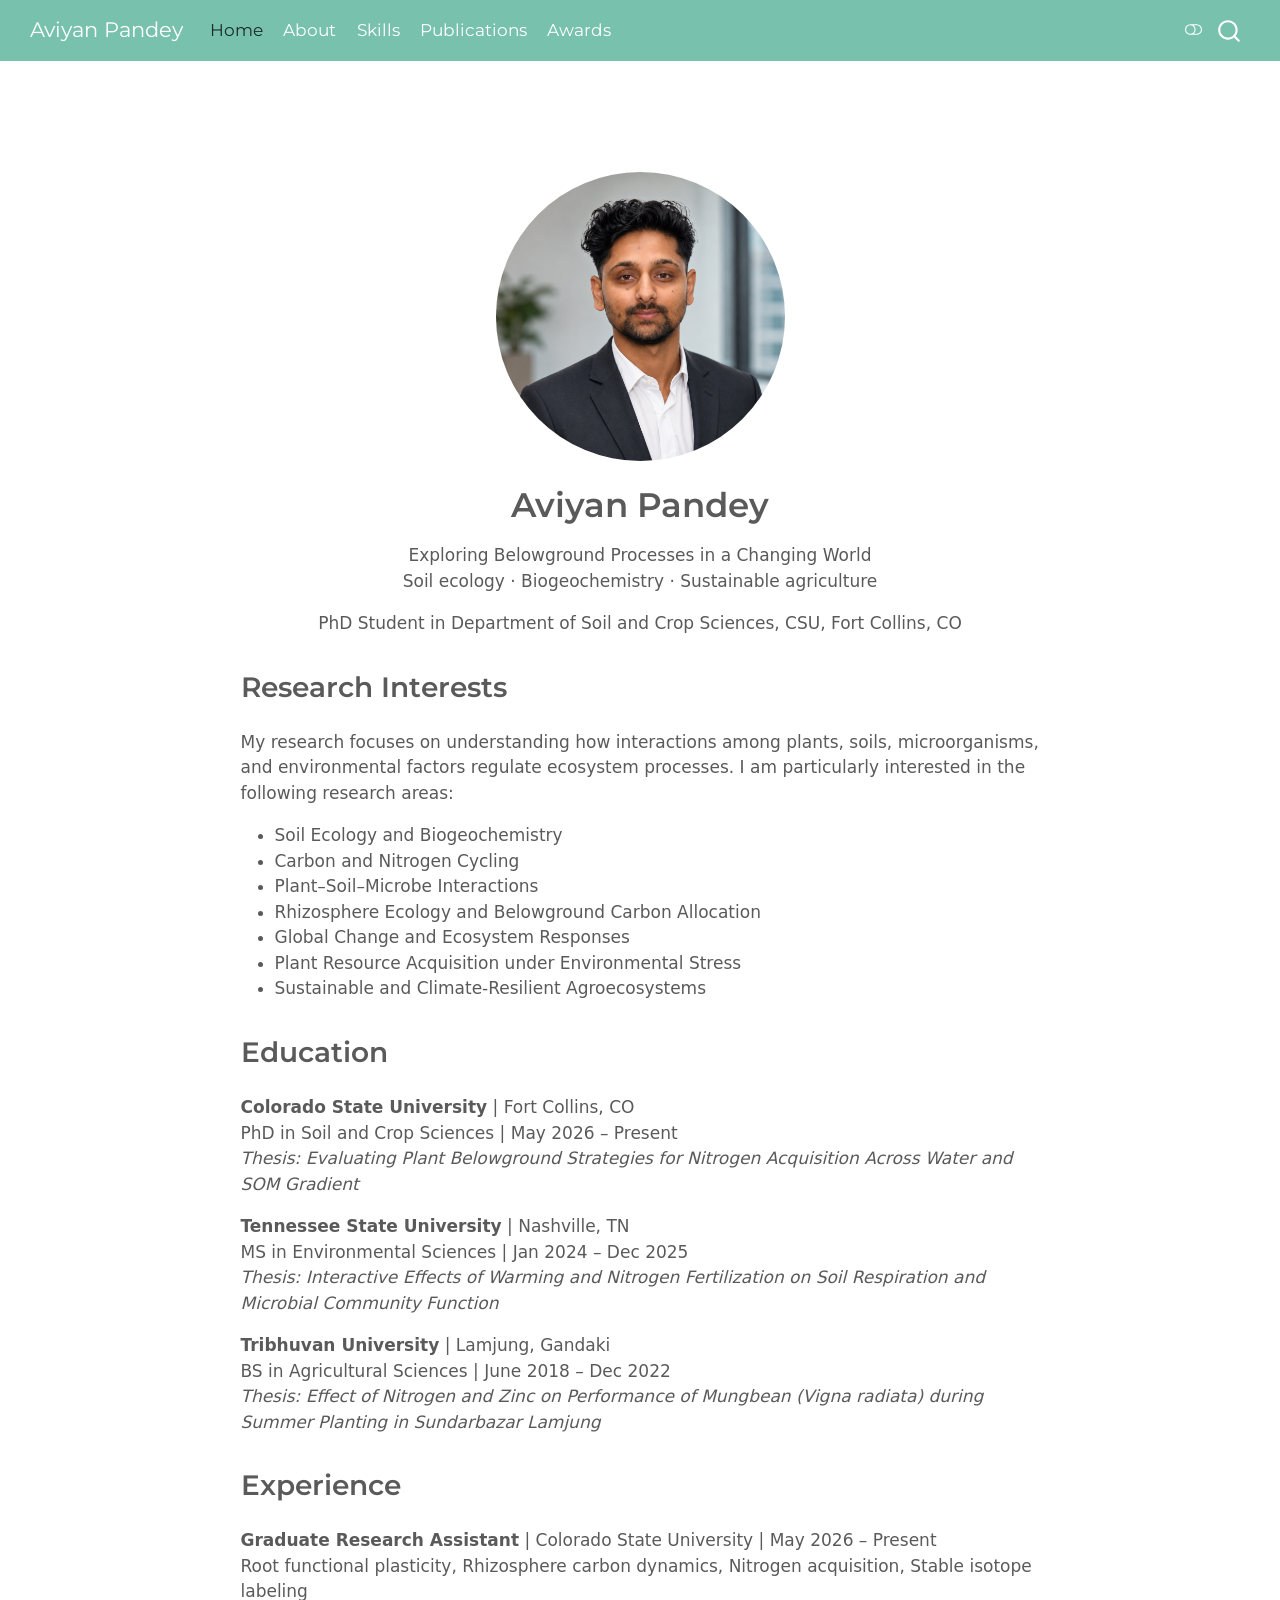
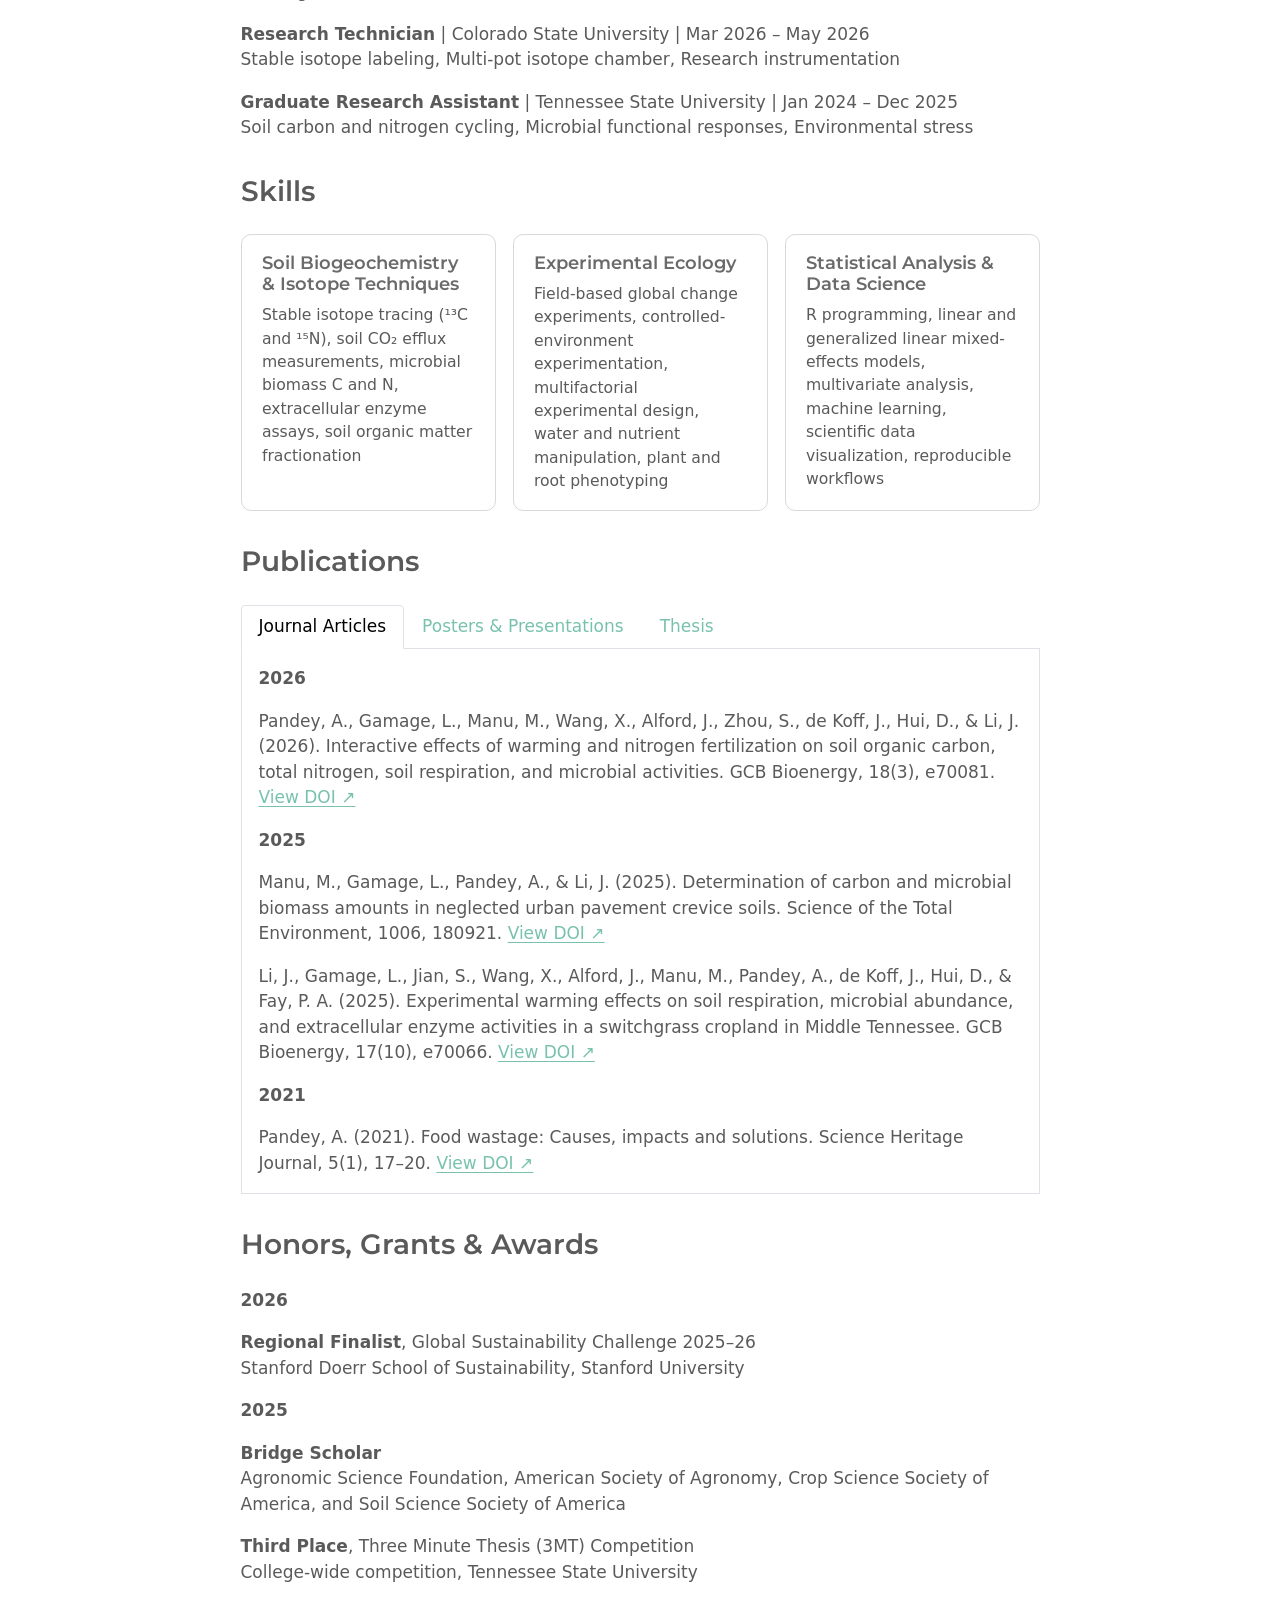
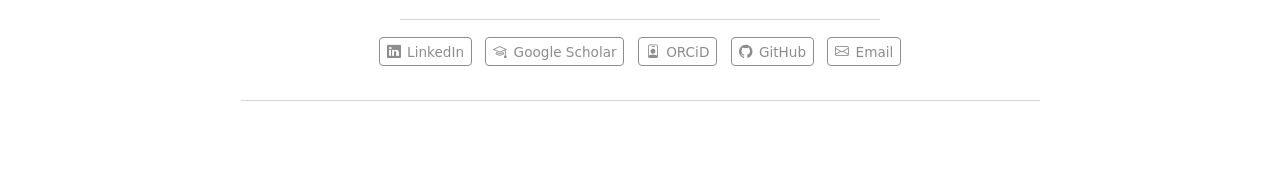
==== commit 9c704df6: "updated" ====
--- a/docs/index.html
+++ b/docs/index.html
@@ -312,6 +312,7 @@
 <div class="hero-tagline">
 <p>Exploring Belowground Processes in a Changing World<br>
 Soil ecology · Biogeochemistry · Sustainable agriculture</p>
+<p>PhD Student in Department of Soil and Crop Sciences, CSU, Fort Collins, CO</p>
 </div>
 <section id="about" class="level2">
 <h2 data-anchor-id="about">Research Interests</h2>
